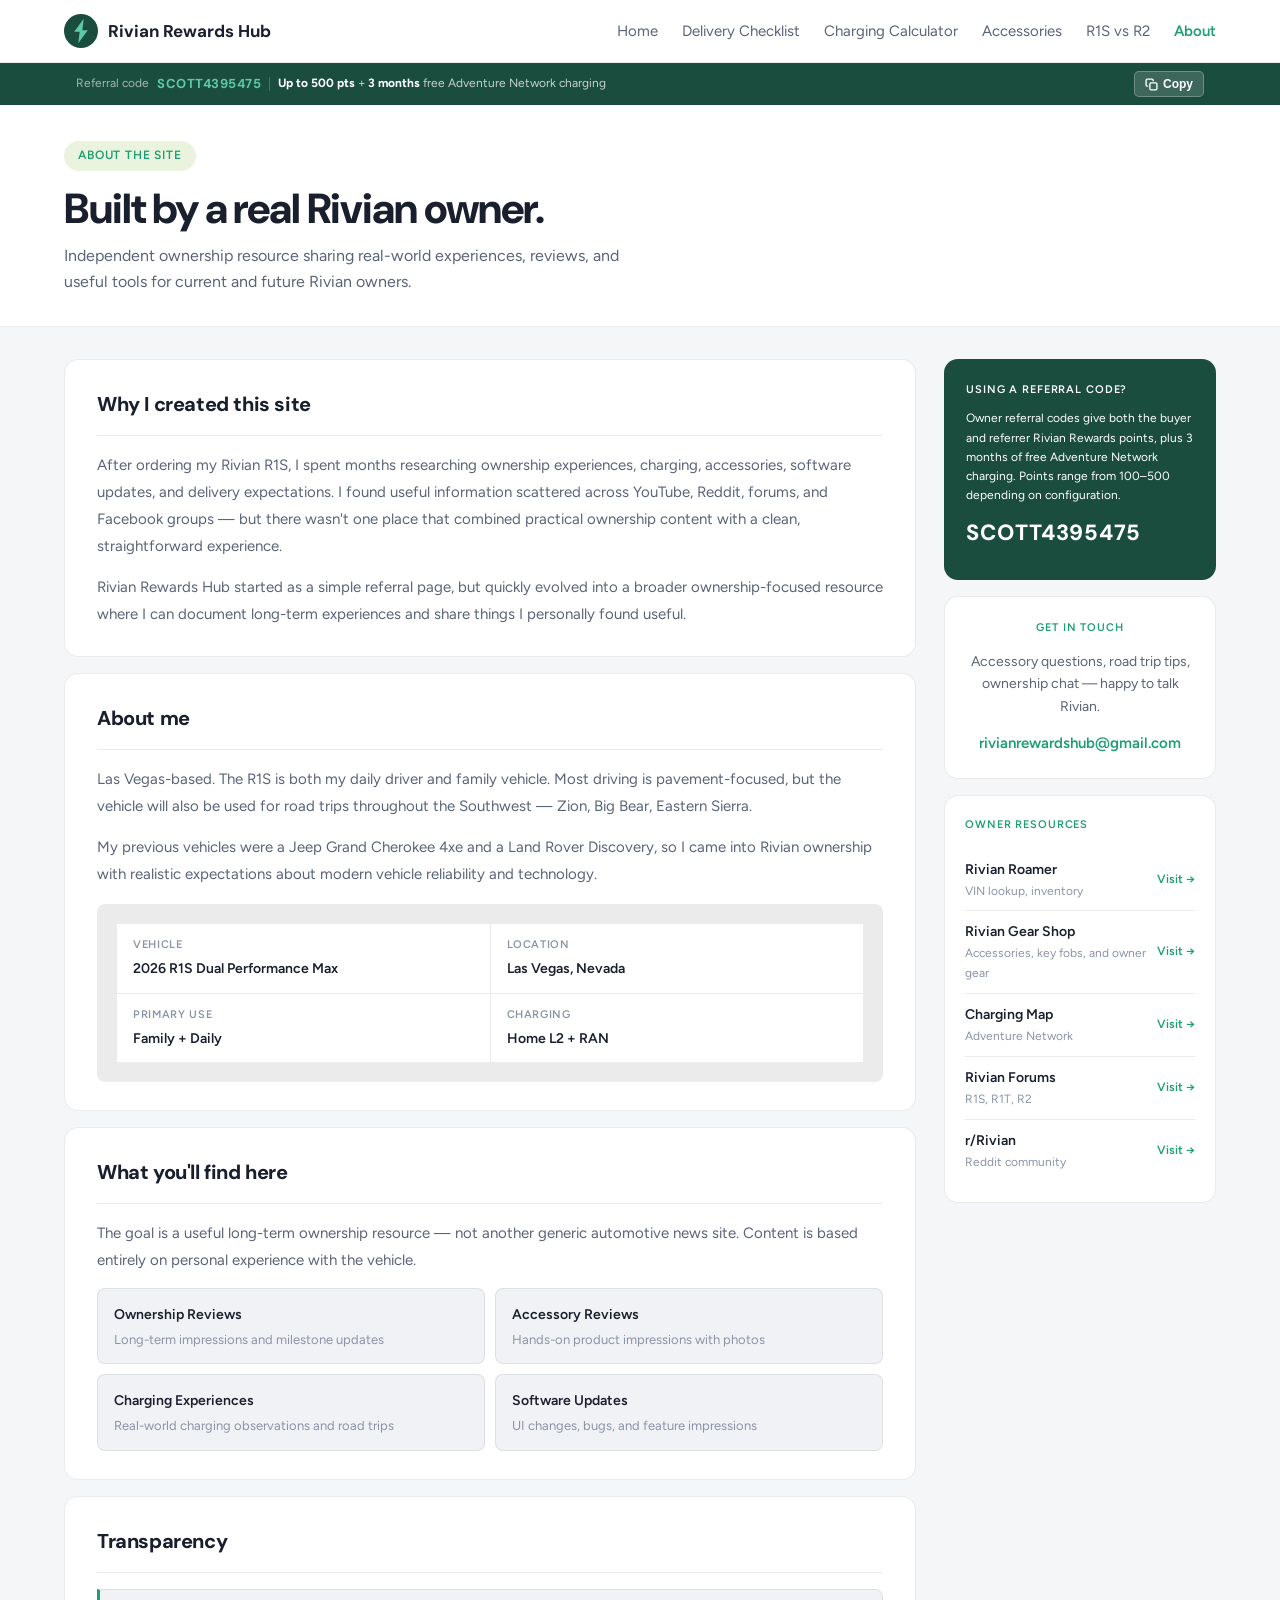
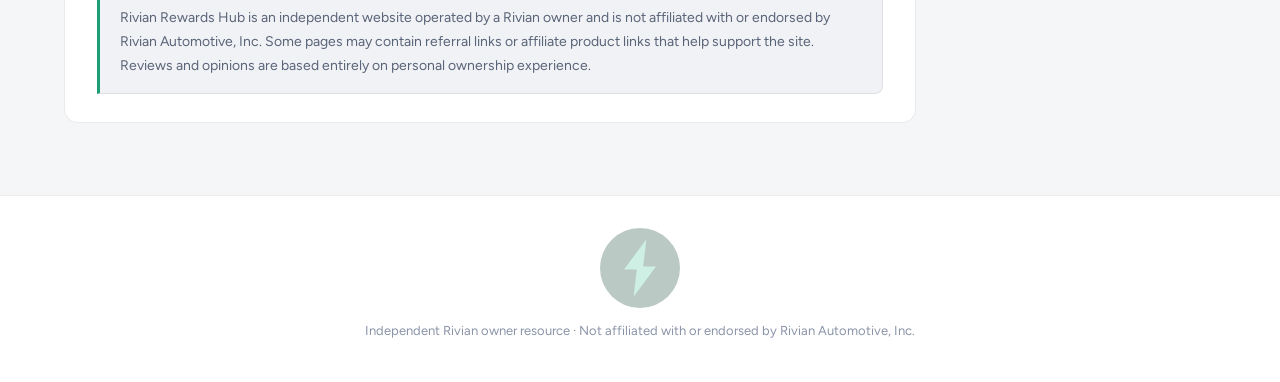
==== about/index.html @ bcc4acd7 "Add Rivian Gear Shop to Owner Resources sidebar across all pages Co-Authored-By: Claude Sonnet 4.6 <" ====
<!DOCTYPE html>
<html lang="en">
<head>
  <meta charset="UTF-8"/>
  <meta name="viewport" content="width=device-width, initial-scale=1.0"/>
  <title>About the Owner | Rivian R1S Owner Resource</title>
  <meta name="description" content="Las Vegas-based Rivian R1S owner. Real-world reviews, accessory guides, and ownership resources — built around two years of daily driving."/>
  <link rel="canonical" href="https://www.rivianrewardshub.com/about/"/>
  <meta property="og:title" content="About the Owner | Rivian R1S Owner Resource"/>
  <meta property="og:description" content="Las Vegas-based Rivian R1S owner. Real-world reviews, accessory guides, and ownership resources — built around two years of daily driving."/>
  <meta property="og:url" content="https://www.rivianrewardshub.com/about/" />
  <meta property="og:image" content="https://www.rivianrewardshub.com/r1s.jpg"/>
  <meta property="og:type" content="website"/>

  <script async src="https://www.googletagmanager.com/gtag/js?id=G-SB8DBC8NBQ"></script>
  <script>
    window.dataLayer = window.dataLayer || [];
    function gtag(){dataLayer.push(arguments);}
    gtag('js', new Date());
    gtag('config', 'G-SB8DBC8NBQ');
  </script>

  <link rel="icon" type="image/svg+xml" href="/images/logo.svg">
  <link rel="preconnect" href="https://fonts.googleapis.com">
  <link rel="preconnect" href="https://fonts.gstatic.com" crossorigin>
  <link href="https://fonts.googleapis.com/css2?family=DM+Sans:wght@600;700;800&family=Figtree:wght@400;500;600&display=swap" rel="stylesheet">
  <link rel="stylesheet" href="/shared.css">
  <script defer src="https://static.cloudflareinsights.com/beacon.min.js" data-cf-beacon='{"token": "aabd2c264abb41589ccfd2223c79ae42"}'></script>

  <style>
    .about-layout {
      display: grid;
      grid-template-columns: 1fr 272px;
      gap: 28px;
      align-items: start;
      padding: 32px 0 56px;
    }

    @media (max-width: 860px) {
      .about-layout { grid-template-columns: 1fr; }
    }

    .about-section {
      background: var(--bg-card);
      border: 1px solid var(--border);
      border-radius: var(--radius);
      padding: 28px 32px;
      margin-bottom: 16px;
    }

    .about-section h2 {
      font-family: 'DM Sans', sans-serif;
      font-size: 20px;
      font-weight: 800;
      color: var(--text);
      letter-spacing: -0.02em;
      margin-bottom: 16px;
      padding-bottom: 14px;
      border-bottom: 1px solid var(--border);
    }

    .about-section p {
      font-size: 15px;
      color: var(--text-muted);
      line-height: 1.8;
      margin-bottom: 14px;
    }

    .about-section p:last-child { margin-bottom: 0; }

    /* ─── OWNER CARD ─── */
    .owner-card {
      border-radius: var(--radius-sm);
      padding: 20px;
      margin-top: 16px;
      display: grid;
      grid-template-columns: 1fr 1fr;
      gap: 1px;
      background: var(--border);
      overflow: hidden;
    }

    .owner-stat {
      background: var(--bg-card);
      padding: 12px 16px;
    }

    .owner-stat-label { font-size: 11px; color: var(--text-dim); font-weight: 600; text-transform: uppercase; letter-spacing: 0.06em; margin-bottom: 3px; }
    .owner-stat-value { font-size: 14px; color: var(--text); font-weight: 600; }

    /* ─── CONTENT GRID ─── */
    .content-grid {
      display: grid;
      grid-template-columns: 1fr 1fr;
      gap: 10px;
      margin-top: 4px;
    }

    .content-item {
      background: var(--bg-secondary);
      border: 1px solid var(--border);
      border-radius: var(--radius-sm);
      padding: 14px 16px;
    }

    .content-item-title {
      font-size: 14px;
      font-weight: 600;
      color: var(--text);
      margin-bottom: 4px;
    }

    .content-item-desc { font-size: 13px; color: var(--text-dim); line-height: 1.5; }

    /* ─── TRANSPARENCY NOTE ─── */
    .transparency {
      background: var(--bg-secondary);
      border: 1px solid var(--border);
      border-left: 3px solid var(--green);
      border-radius: 0 var(--radius-sm) var(--radius-sm) 0;
      padding: 16px 20px;
      margin-top: 4px;
    }

    .transparency p {
      font-size: 14px;
      color: var(--text-muted);
      line-height: 1.7;
      margin: 0 !important;
    }

    /* ─── SIDEBAR ─── */
    .about-sidebar { display: flex; flex-direction: column; gap: 16px; position: sticky; top: 80px; }

    .contact-card {
      background: var(--bg-card);
      border: 1px solid var(--border);
      border-radius: var(--radius);
      padding: 22px;
      text-align: center;
    }

    .contact-card p { font-size: 14px; color: var(--text-muted); margin-bottom: 12px; line-height: 1.6; }
    .contact-link { color: var(--green); text-decoration: none; font-size: 15px; font-weight: 600; }
    .contact-link:hover { text-decoration: underline; }

    @media (max-width: 560px) {
      .content-grid { grid-template-columns: 1fr; }
      .owner-card { grid-template-columns: 1fr; }
      .about-section { padding: 20px; }
    }
  </style>
</head>
<body>

  <div id="site-nav"></div>

  <div class="referral-strip">
    <div class="strip-inner" style="justify-content:center;max-width:1160px;margin:0 auto;">
      <span class="strip-label">Referral code</span>
      <span class="strip-code" onclick="stripCopyCode()" style="cursor:pointer;">SCOTT4395475</span>
      <span class="strip-divider"></span>
      <span class="strip-perks"><strong>Up to 500 pts</strong> + <strong>3 months</strong> free Adventure Network charging</span>
      <button class="strip-btn" onclick="stripCopyCode()">
        <svg width="13" height="13" viewBox="0 0 24 24" fill="none" stroke="currentColor" stroke-width="2.5" stroke-linecap="round" stroke-linejoin="round"><rect x="9" y="9" width="13" height="13" rx="2"/><path d="M5 15H4a2 2 0 0 1-2-2V4a2 2 0 0 1 2-2h9a2 2 0 0 1 2 2v1"/></svg>
        Copy
      </button>
      <span class="strip-copied" id="stripCopied">✓ Copied!</span>
    </div>
  </div>

  <div class="page-header">
    <div class="container">
      <div class="page-eyebrow">About the site</div>
      <h1 class="page-title">Built by a real Rivian owner.</h1>
      <p class="page-sub">Independent ownership resource sharing real-world experiences, reviews, and useful tools for current and future Rivian owners.</p>
    </div>
  </div>

  <div class="container">
    <div class="about-layout">

      <div>

        <div class="about-section">
          <h2>Why I created this site</h2>
          <p>After ordering my Rivian R1S, I spent months researching ownership experiences, charging, accessories, software updates, and delivery expectations. I found useful information scattered across YouTube, Reddit, forums, and Facebook groups — but there wasn't one place that combined practical ownership content with a clean, straightforward experience.</p>
          <p>Rivian Rewards Hub started as a simple referral page, but quickly evolved into a broader ownership-focused resource where I can document long-term experiences and share things I personally found useful.</p>
        </div>

        <div class="about-section">
          <h2>About me</h2>
          <p>Las Vegas-based. The R1S is both my daily driver and family vehicle. Most driving is pavement-focused, but the vehicle will also be used for road trips throughout the Southwest — Zion, Big Bear, Eastern Sierra.</p>
          <p>My previous vehicles were a Jeep Grand Cherokee 4xe and a Land Rover Discovery, so I came into Rivian ownership with realistic expectations about modern vehicle reliability and technology.</p>
          <div class="owner-card">
            <div class="owner-stat"><div class="owner-stat-label">Vehicle</div><div class="owner-stat-value">2026 R1S Dual Performance Max</div></div>
            <div class="owner-stat"><div class="owner-stat-label">Location</div><div class="owner-stat-value">Las Vegas, Nevada</div></div>
            <div class="owner-stat"><div class="owner-stat-label">Primary use</div><div class="owner-stat-value">Family + Daily</div></div>
            <div class="owner-stat"><div class="owner-stat-label">Charging</div><div class="owner-stat-value">Home L2 + RAN</div></div>
          </div>
        </div>

        <div class="about-section">
          <h2>What you'll find here</h2>
          <p>The goal is a useful long-term ownership resource — not another generic automotive news site. Content is based entirely on personal experience with the vehicle.</p>
          <div class="content-grid">
            <div class="content-item">
              <div class="content-item-title">Ownership Reviews</div>
              <div class="content-item-desc">Long-term impressions and milestone updates</div>
            </div>
            <div class="content-item">
              <div class="content-item-title">Accessory Reviews</div>
              <div class="content-item-desc">Hands-on product impressions with photos</div>
            </div>
            <div class="content-item">
              <div class="content-item-title">Charging Experiences</div>
              <div class="content-item-desc">Real-world charging observations and road trips</div>
            </div>
            <div class="content-item">
              <div class="content-item-title">Software Updates</div>
              <div class="content-item-desc">UI changes, bugs, and feature impressions</div>
            </div>
          </div>
        </div>

        <div class="about-section">
          <h2>Transparency</h2>
          <div class="transparency">
            <p>Rivian Rewards Hub is an independent website operated by a Rivian owner and is not affiliated with or endorsed by Rivian Automotive, Inc. Some pages may contain referral links or affiliate product links that help support the site. Reviews and opinions are based entirely on personal ownership experience.</p>
          </div>
        </div>

      </div>

      <!-- SIDEBAR -->
      <div class="about-sidebar">

        <div class="sidebar-referral">
  <div class="sidebar-referral-label">Using a referral code?</div>
  <p style="font-size:12px; color:#ffffff; line-height:1.6; margin-bottom:10px;">Owner referral codes give both the buyer and referrer Rivian Rewards points, plus 3 months of free Adventure Network charging. Points range from 100–500 depending on configuration.</p>
  <div class="sidebar-referral-code">SCOTT4395475</div>
</div>

        <div class="contact-card">
          <div class="section-label" style="justify-content:center;">Get in touch</div>
          <p>Accessory questions, road trip tips, ownership chat — happy to talk Rivian.</p>
          <a href="mailto:rivianrewardshub@gmail.com" class="contact-link">rivianrewardshub@gmail.com</a>
        </div>

        <div class="card" style="padding:20px;">
          <div class="section-label">Owner resources</div>
          <div class="resource-row">
            <div><div class="resource-name">Rivian Roamer</div><div class="resource-desc">VIN lookup, inventory</div></div>
            <a href="https://rivianroamer.com" target="_blank" rel="noopener noreferrer" class="resource-link">Visit</a>
          </div>
          <div class="resource-row">
            <div><div class="resource-name">Rivian Gear Shop</div><div class="resource-desc">Accessories, key fobs, and owner gear</div></div>
            <a href="https://rivian.com/gear-shop" target="_blank" rel="noopener noreferrer" class="resource-link">Visit</a>
          </div>
          <div class="resource-row">
            <div><div class="resource-name">Charging Map</div><div class="resource-desc">Adventure Network</div></div>
            <a href="https://rivian.com/experience/charging#map" target="_blank" rel="noopener noreferrer" class="resource-link">Visit</a>
          </div>
          <div class="resource-row">
            <div><div class="resource-name">Rivian Forums</div><div class="resource-desc">R1S, R1T, R2</div></div>
            <a href="https://www.rivianforums.com/forum/" target="_blank" rel="noopener noreferrer" class="resource-link">Visit</a>
          </div>
          <div class="resource-row">
            <div><div class="resource-name">r/Rivian</div><div class="resource-desc">Reddit community</div></div>
            <a href="https://www.reddit.com/r/Rivian/" target="_blank" rel="noopener noreferrer" class="resource-link">Visit</a>
          </div>
        </div>

      </div>
    </div>
  </div>

  <footer>
    <div class="container">
      <img src="/images/logo.svg" alt="Rivian Rewards Hub">
      Independent Rivian owner resource · Not affiliated with or endorsed by Rivian Automotive, Inc.
    </div>
  </footer>

<script src="/nav-init.js"></script>

  <script src="/shared.js"></script>

</body>
</html>
---- shared.css ----
/* ─── RIVIAN REWARDS HUB — SHARED STYLES ─── */

:root {
  --green: #1D9E75;
  --green-dark: #1b4d3e;
  --green-light: #5DCAA5;
  --green-pale: #EAF3DE;
  --gold: #BA7517;
  --bg: #f5f6f8;
  --bg-card: #ffffff;
  --bg-secondary: #f0f2f5;
  --border: rgba(0,0,0,0.08);
  --border-hover: rgba(0,0,0,0.15);
  --text: #1a1f2e;
  --text-muted: #5a6478;
  --text-dim: #8a94a8;
  --radius: 14px;
  --radius-sm: 8px;
}

*, *::before, *::after { box-sizing: border-box; margin: 0; padding: 0; }
html { scroll-behavior: smooth; }

body {
  font-family: 'Figtree', sans-serif;
  background: var(--bg);
  color: var(--text);
  line-height: 1.65;
  font-size: 16px;
  overflow-x: hidden;
}

/* ─── CONTAINER ─── */
.container {
  width: 90%;
  max-width: 1160px;
  margin: 0 auto;
}

/* ─── NAVIGATION ─── */
.top-nav {
  position: sticky;
  top: 0;
  z-index: 1000;
  backdrop-filter: blur(14px);
  background: rgba(255,255,255,0.92);
  border-bottom: 1px solid var(--border);
}

.nav-inner {
  display: flex;
  justify-content: space-between;
  align-items: center;
  padding: 14px 0;
}

.nav-brand {
  display: flex;
  align-items: center;
  gap: 10px;
  text-decoration: none;
  color: var(--text);
  font-family: 'DM Sans', sans-serif;
  font-weight: 700;
  font-size: 17px;
}

.nav-brand img { width: 34px; height: 34px; border-radius: 8px; }

.nav-links { display: flex; gap: 24px; }

.nav-links a {
  color: var(--text-muted);
  text-decoration: none;
  font-size: 15px;
  transition: color 0.2s ease;
}

.nav-links a:hover { color: var(--text); }
.nav-links a.active { color: var(--green); font-weight: 600; }

@media (max-width: 700px) {
  .nav-inner { flex-direction: column; gap: 14px; }
}

/* ── REFERRAL STRIP ── */
.referral-strip { background: var(--green-dark); color: #fff; font-size: 13px; }

.strip-inner {
  display: flex;
  align-items: center;
  gap: 8px;
  padding: 8px 16px;
  flex-wrap: nowrap;
  overflow: hidden;
}

.strip-label  { color: rgba(255,255,255,.6); white-space: nowrap; font-size: 12px; }
.strip-code   { font-family: 'DM Sans', sans-serif; font-weight: 700; color: var(--green-light); white-space: nowrap; letter-spacing: .04em; }
.strip-divider { width: 1px; height: 14px; background: rgba(255,255,255,.2); flex-shrink: 0; }
.strip-perks  { color: rgba(255,255,255,.75); white-space: nowrap; overflow: hidden; text-overflow: ellipsis; flex: 1; min-width: 0; font-size: 12px; }
.strip-perks strong { color: #fff; }

.strip-btn {
  display: flex;
  align-items: center;
  gap: 5px;
  background: rgba(255,255,255,.15);
  border: 1px solid rgba(255,255,255,.25);
  color: #fff;
  font-size: 12px;
  font-weight: 600;
  padding: 5px 10px;
  border-radius: 5px;
  cursor: pointer;
  white-space: nowrap;
  flex-shrink: 0;
  transition: background .15s;
}
.strip-btn:hover { background: rgba(255,255,255,.25); }
.strip-copied { display: none; font-size: 12px; color: var(--green-light); white-space: nowrap; flex-shrink: 0; }

/* Hide perks text on very small screens — strip stays one line */
@media (max-width: 480px) {
  .strip-perks, .strip-divider { display: none; }
  .strip-inner { gap: 6px; }
}

/* ─── PAGE HEADER ─── */
.page-header {
  background: var(--bg-card);
  border-bottom: 1px solid var(--border);
  padding: 36px 0 32px;
}

.page-eyebrow {
  display: inline-flex;
  align-items: center;
  gap: 7px;
  background: var(--green-pale);
  color: var(--green);
  font-size: 12px;
  font-weight: 600;
  letter-spacing: 0.07em;
  text-transform: uppercase;
  padding: 5px 14px;
  border-radius: 999px;
  margin-bottom: 14px;
}

.page-title {
  font-family: 'DM Sans', sans-serif;
  font-size: clamp(26px, 4vw, 42px);
  font-weight: 800;
  color: var(--text);
  line-height: 1.15;
  margin-bottom: 10px;
  letter-spacing: -0.025em;
}

.page-sub {
  color: var(--text-muted);
  font-size: 16px;
  max-width: 600px;
  line-height: 1.6;
}

/* ─── SECTION LABEL ─── */
.section-label {
  display: flex;
  align-items: center;
  gap: 6px;
  font-size: 11px;
  font-weight: 600;
  color: var(--green);
  text-transform: uppercase;
  letter-spacing: 0.08em;
  margin-bottom: 14px;
}

/* ─── CARD ─── */
.card {
  background: var(--bg-card);
  border: 1px solid var(--border);
  border-radius: var(--radius);
  padding: 24px;
}

/* ─── LINK BUTTON ─── */
.link-btn {
  display: inline-flex;
  align-items: center;
  gap: 6px;
  color: var(--green);
  font-size: 14px;
  font-weight: 600;
  text-decoration: none;
  border: none;
  background: none;
  cursor: pointer;
  padding: 0;
  transition: gap 0.2s ease;
}

.link-btn:hover { gap: 10px; }
.link-btn::after { content: '→'; }

/* ─── CTA BUTTON ─── */
.cta-btn {
  display: inline-flex;
  align-items: center;
  justify-content: center;
  gap: 8px;
  background: var(--green);
  color: #fff;
  border: none;
  padding: 11px 24px;
  border-radius: var(--radius-sm);
  font-family: 'Figtree', sans-serif;
  font-size: 14px;
  font-weight: 600;
  cursor: pointer;
  text-decoration: none;
  transition: background 0.2s ease, transform 0.2s ease;
}

.cta-btn:hover { background: #18b882; transform: translateY(-1px); }
.cta-btn.full { width: 100%; }

/* ─── TAG ─── */
.tag {
  background: var(--bg-secondary);
  border: 1px solid var(--border);
  border-radius: 4px;
  padding: 2px 8px;
  font-size: 11px;
  color: var(--text-muted);
  font-weight: 600;
}

.tag.green { background: var(--green-pale); color: var(--green); border-color: rgba(29,158,117,0.2); }
.tag.gold { background: #fef3e2; color: var(--gold); border-color: rgba(186,117,23,0.2); }

/* ─── DIVIDER ─── */
.divider { border: none; border-top: 1px solid var(--border); margin: 0; }

/* ─── FOOTER ─── */
footer {
  padding: 32px 0 40px;
  text-align: center;
  color: var(--text-dim);
  font-size: 13px;
  line-height: 1.65;
  border-top: 1px solid var(--border);
  background: var(--bg-card);
}

footer img { width: 80px; opacity: 0.3; display: block; margin: 0 auto 12px; }

/* ─── SIDEBAR REFERRAL CARD ─── */
.sidebar-referral {
  background: var(--green-dark);
  border-radius: var(--radius);
  padding: 22px;
  color: #fff;
}

.sidebar-referral-label {
  font-size: 11px;
  font-weight: 600;
  color: #ffffff;
  text-transform: uppercase;
  letter-spacing: 0.08em;
  margin-bottom: 10px;
}

.sidebar-referral p { color: #ffffff; }

.sidebar-referral-code {
  font-family: 'DM Sans', sans-serif;
  font-size: 22px;
  font-weight: 800;
  letter-spacing: 0.04em;
  margin-bottom: 6px;
}

.sidebar-referral-perks {
  font-size: 13px;
  color: #9FE1CB;
  margin-bottom: 16px;
  line-height: 1.6;
}

.sidebar-referral-perks strong { color: #fff; }

.sidebar-referral-btn {
  display: flex;
  align-items: center;
  justify-content: center;
  gap: 6px;
  width: 100%;
  background: var(--green-light);
  color: #0a2e22;
  border: none;
  padding: 10px 0;
  border-radius: var(--radius-sm);
  font-family: 'Figtree', sans-serif;
  font-size: 13px;
  font-weight: 600;
  cursor: pointer;
  transition: background 0.2s ease;
  text-decoration: none;
}

.sidebar-referral-btn:hover { background: #7de0bb; }

/* ─── RESOURCE ROWS ─── */
.resource-row {
  display: flex;
  align-items: center;
  justify-content: space-between;
  padding: 9px 0;
  border-bottom: 1px solid var(--border);
}

.resource-row:last-child { border-bottom: none; }
.resource-name { font-size: 14px; font-weight: 600; color: var(--text); margin-bottom: 1px; }
.resource-desc { font-size: 12px; color: var(--text-dim); }

.resource-link {
  font-size: 12px;
  color: var(--green);
  text-decoration: none;
  font-weight: 600;
  display: inline-flex;
  align-items: center;
  gap: 3px;
  flex-shrink: 0;
  transition: gap 0.2s ease;
}

.resource-link:hover { gap: 6px; }
.resource-link::after { content: '→'; }

/* ─── SHARED NAV LOAD SCRIPT (inline in each page) ─── */
/* Usage: include nav-loader.js or inline the fetch call */
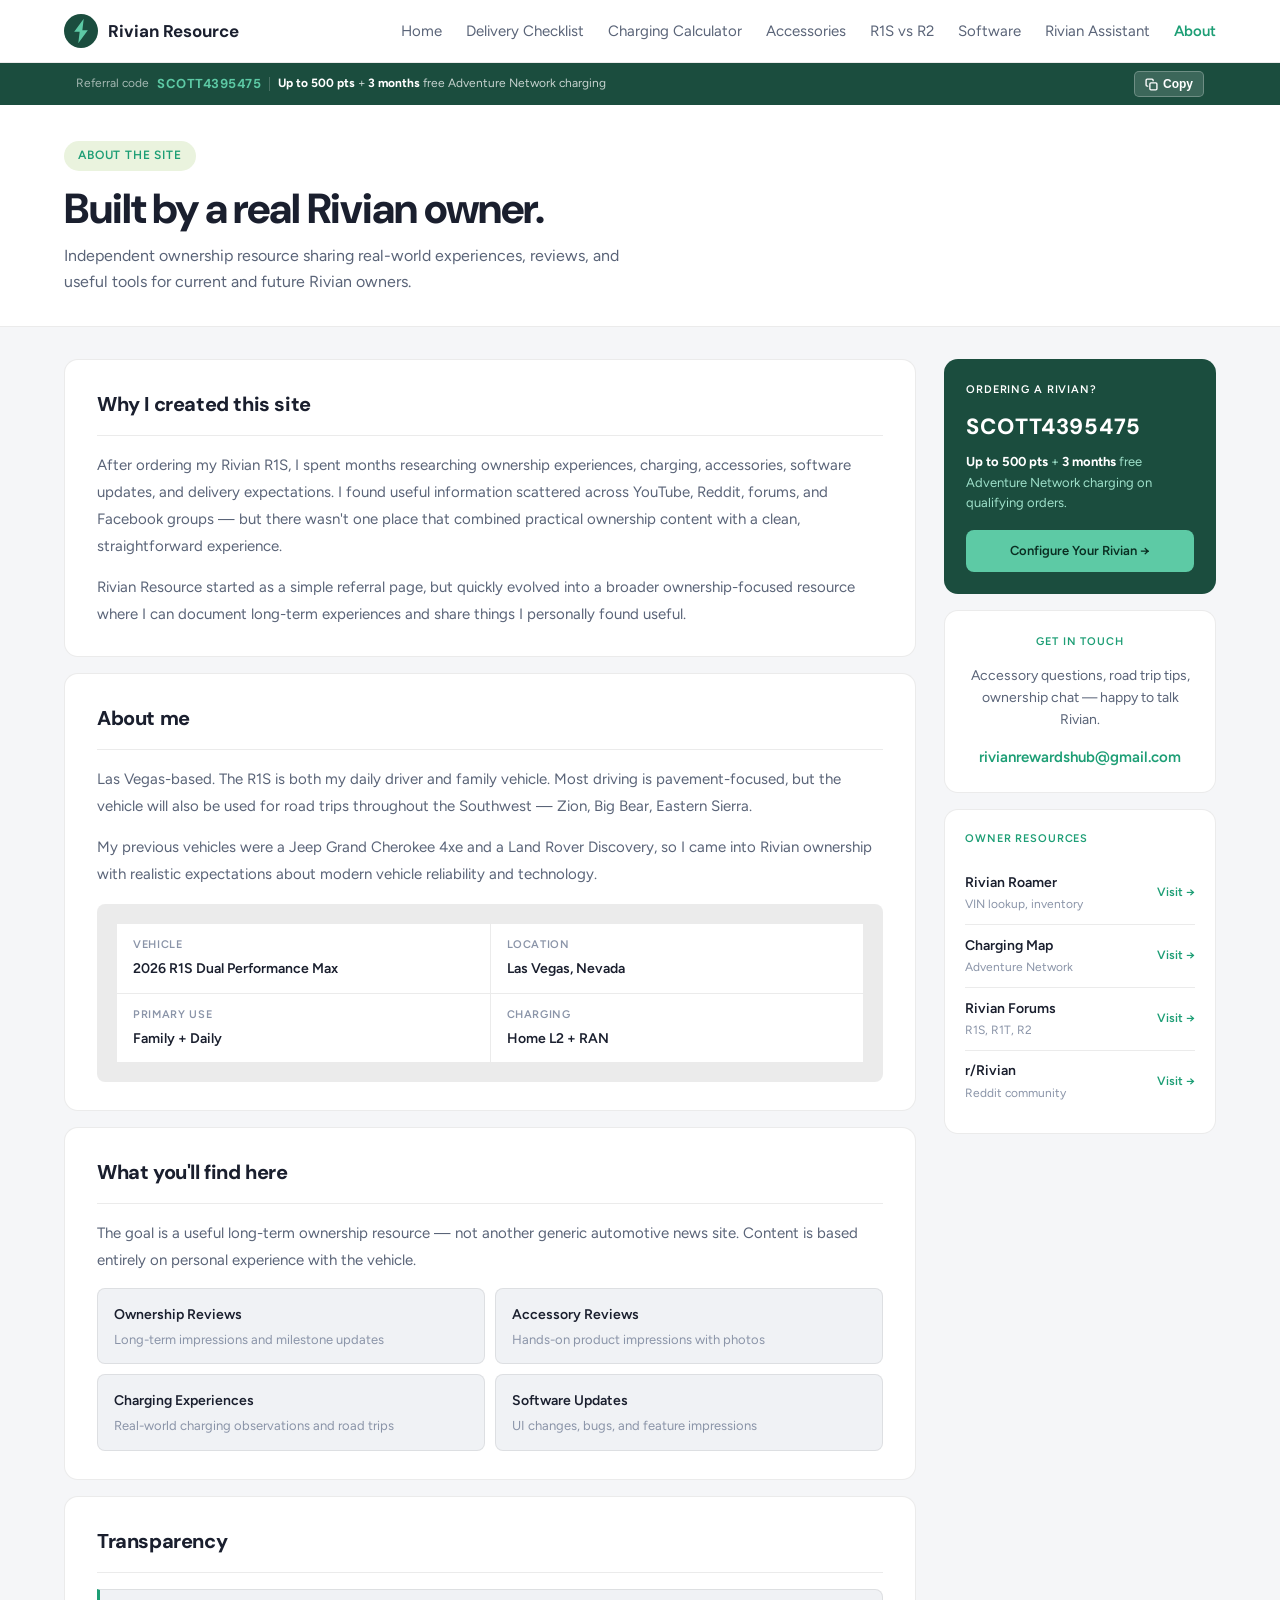
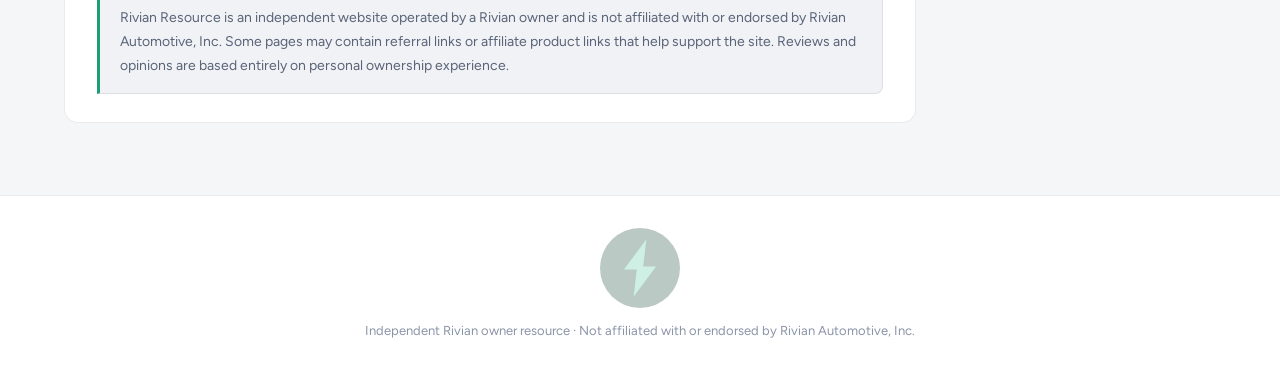
==== commit 5b732017: "Domain migration to rivianresource.com Co-Authored-By: Claude Sonnet 4.6 <noreply@anthropic.com>" ====
--- a/about/index.html
+++ b/about/index.html
@@ -3,13 +3,11 @@
 <head>
   <meta charset="UTF-8"/>
   <meta name="viewport" content="width=device-width, initial-scale=1.0"/>
-  <title>About the Owner | Rivian R1S Owner Resource</title>
-  <meta name="description" content="Las Vegas-based Rivian R1S owner. Real-world reviews, accessory guides, and ownership resources — built around two years of daily driving."/>
-  <link rel="canonical" href="https://www.rivianrewardshub.com/about/"/>
-  <meta property="og:title" content="About the Owner | Rivian R1S Owner Resource"/>
-  <meta property="og:description" content="Las Vegas-based Rivian R1S owner. Real-world reviews, accessory guides, and ownership resources — built around two years of daily driving."/>
-  <meta property="og:url" content="https://www.rivianrewardshub.com/about/" />
-  <meta property="og:image" content="https://www.rivianrewardshub.com/r1s.jpg"/>
+  <title>About | Rivian Resource</title>
+  <meta name="description" content="About the owner behind Rivian Resource — Rivian ownership experience, why the site was created, and long-term R1S ownership impressions."/>
+  <link rel="canonical" href="https://www.rivianresource.com/about/"/>
+  <meta property="og:title" content="About Rivian Resource"/>
+  <meta property="og:image" content="https://www.rivianresource.com/r1s.jpg"/>
   <meta property="og:type" content="website"/>
 
   <script async src="https://www.googletagmanager.com/gtag/js?id=G-SB8DBC8NBQ"></script>
@@ -20,7 +18,7 @@
     gtag('config', 'G-SB8DBC8NBQ');
   </script>
 
-  <link rel="icon" type="image/svg+xml" href="/images/logo.svg">
+  <link rel="icon" type="image/png" href="/images/logo.svg">
   <link rel="preconnect" href="https://fonts.googleapis.com">
   <link rel="preconnect" href="https://fonts.gstatic.com" crossorigin>
   <link href="https://fonts.googleapis.com/css2?family=DM+Sans:wght@600;700;800&family=Figtree:wght@400;500;600&display=swap" rel="stylesheet">
@@ -70,6 +68,7 @@
 
     /* ─── OWNER CARD ─── */
     .owner-card {
+      background: var(--bg-secondary);
       border-radius: var(--radius-sm);
       padding: 20px;
       margin-top: 16px;
@@ -77,6 +76,7 @@
       grid-template-columns: 1fr 1fr;
       gap: 1px;
       background: var(--border);
+      border-radius: var(--radius-sm);
       overflow: hidden;
     }
 
@@ -158,7 +158,7 @@
   <div class="referral-strip">
     <div class="strip-inner" style="justify-content:center;max-width:1160px;margin:0 auto;">
       <span class="strip-label">Referral code</span>
-      <span class="strip-code" onclick="stripCopyCode()" style="cursor:pointer;">SCOTT4395475</span>
+      <span class="strip-code">SCOTT4395475</span>
       <span class="strip-divider"></span>
       <span class="strip-perks"><strong>Up to 500 pts</strong> + <strong>3 months</strong> free Adventure Network charging</span>
       <button class="strip-btn" onclick="stripCopyCode()">
@@ -185,7 +185,7 @@
         <div class="about-section">
           <h2>Why I created this site</h2>
           <p>After ordering my Rivian R1S, I spent months researching ownership experiences, charging, accessories, software updates, and delivery expectations. I found useful information scattered across YouTube, Reddit, forums, and Facebook groups — but there wasn't one place that combined practical ownership content with a clean, straightforward experience.</p>
-          <p>Rivian Rewards Hub started as a simple referral page, but quickly evolved into a broader ownership-focused resource where I can document long-term experiences and share things I personally found useful.</p>
+          <p>Rivian Resource started as a simple referral page, but quickly evolved into a broader ownership-focused resource where I can document long-term experiences and share things I personally found useful.</p>
         </div>
 
         <div class="about-section">
@@ -226,7 +226,7 @@
         <div class="about-section">
           <h2>Transparency</h2>
           <div class="transparency">
-            <p>Rivian Rewards Hub is an independent website operated by a Rivian owner and is not affiliated with or endorsed by Rivian Automotive, Inc. Some pages may contain referral links or affiliate product links that help support the site. Reviews and opinions are based entirely on personal ownership experience.</p>
+            <p>Rivian Resource is an independent website operated by a Rivian owner and is not affiliated with or endorsed by Rivian Automotive, Inc. Some pages may contain referral links or affiliate product links that help support the site. Reviews and opinions are based entirely on personal ownership experience.</p>
           </div>
         </div>
 
@@ -236,10 +236,13 @@
       <div class="about-sidebar">
 
         <div class="sidebar-referral">
-  <div class="sidebar-referral-label">Using a referral code?</div>
-  <p style="font-size:12px; color:#ffffff; line-height:1.6; margin-bottom:10px;">Owner referral codes give both the buyer and referrer Rivian Rewards points, plus 3 months of free Adventure Network charging. Points range from 100–500 depending on configuration.</p>
-  <div class="sidebar-referral-code">SCOTT4395475</div>
-</div>
+          <div class="sidebar-referral-label">Ordering a Rivian?</div>
+          <div class="sidebar-referral-code">SCOTT4395475</div>
+          <div class="sidebar-referral-perks"><strong>Up to 500 pts</strong> + <strong>3 months</strong> free Adventure Network charging on qualifying orders.</div>
+          <a href="https://rivian.com/configurations/list?reprCode=SCOTT4395475" target="_blank" rel="noopener noreferrer" class="sidebar-referral-btn" onclick="gtag('event','open_rivian_configurator')">
+            Configure Your Rivian →
+          </a>
+        </div>
 
         <div class="contact-card">
           <div class="section-label" style="justify-content:center;">Get in touch</div>
@@ -254,10 +257,6 @@
             <a href="https://rivianroamer.com" target="_blank" rel="noopener noreferrer" class="resource-link">Visit</a>
           </div>
           <div class="resource-row">
-            <div><div class="resource-name">Rivian Gear Shop</div><div class="resource-desc">Accessories, key fobs, and owner gear</div></div>
-            <a href="https://rivian.com/gear-shop" target="_blank" rel="noopener noreferrer" class="resource-link">Visit</a>
-          </div>
-          <div class="resource-row">
             <div><div class="resource-name">Charging Map</div><div class="resource-desc">Adventure Network</div></div>
             <a href="https://rivian.com/experience/charging#map" target="_blank" rel="noopener noreferrer" class="resource-link">Visit</a>
           </div>
@@ -277,14 +276,35 @@
 
   <footer>
     <div class="container">
-      <img src="/images/logo.svg" alt="Rivian Rewards Hub">
+      <img src="/images/logo.svg" alt="Rivian Resource">
       Independent Rivian owner resource · Not affiliated with or endorsed by Rivian Automotive, Inc.
     </div>
   </footer>
 
 <script src="/nav-init.js"></script>
 
-  <script src="/shared.js"></script>
+<script>
+
+    function stripCopyCode() {
+      gtag('event', 'copy_referral_code');
+      navigator.clipboard.writeText('SCOTT4395475').then(() => {
+        const el = document.getElementById('stripCopied');
+        el.style.display = 'inline';
+        setTimeout(() => {
+          window.open('https://rivian.com/configurations/list?reprCode=SCOTT4395475', '_blank');
+          setTimeout(() => { el.style.display = 'none'; }, 3000);
+        }, 600);
+      });
+    }
+  </script>
+
+  <script>
+    document.addEventListener('contextmenu', e => e.preventDefault());
+    document.addEventListener('dragstart', e => { if (e.target.tagName === 'IMG') e.preventDefault(); });
+    document.addEventListener('keydown', e => {
+      if ((e.ctrlKey || e.metaKey) && ['u','s','c','x'].includes(e.key.toLowerCase())) e.preventDefault();
+    });
+  </script>
 
 </body>
 </html>
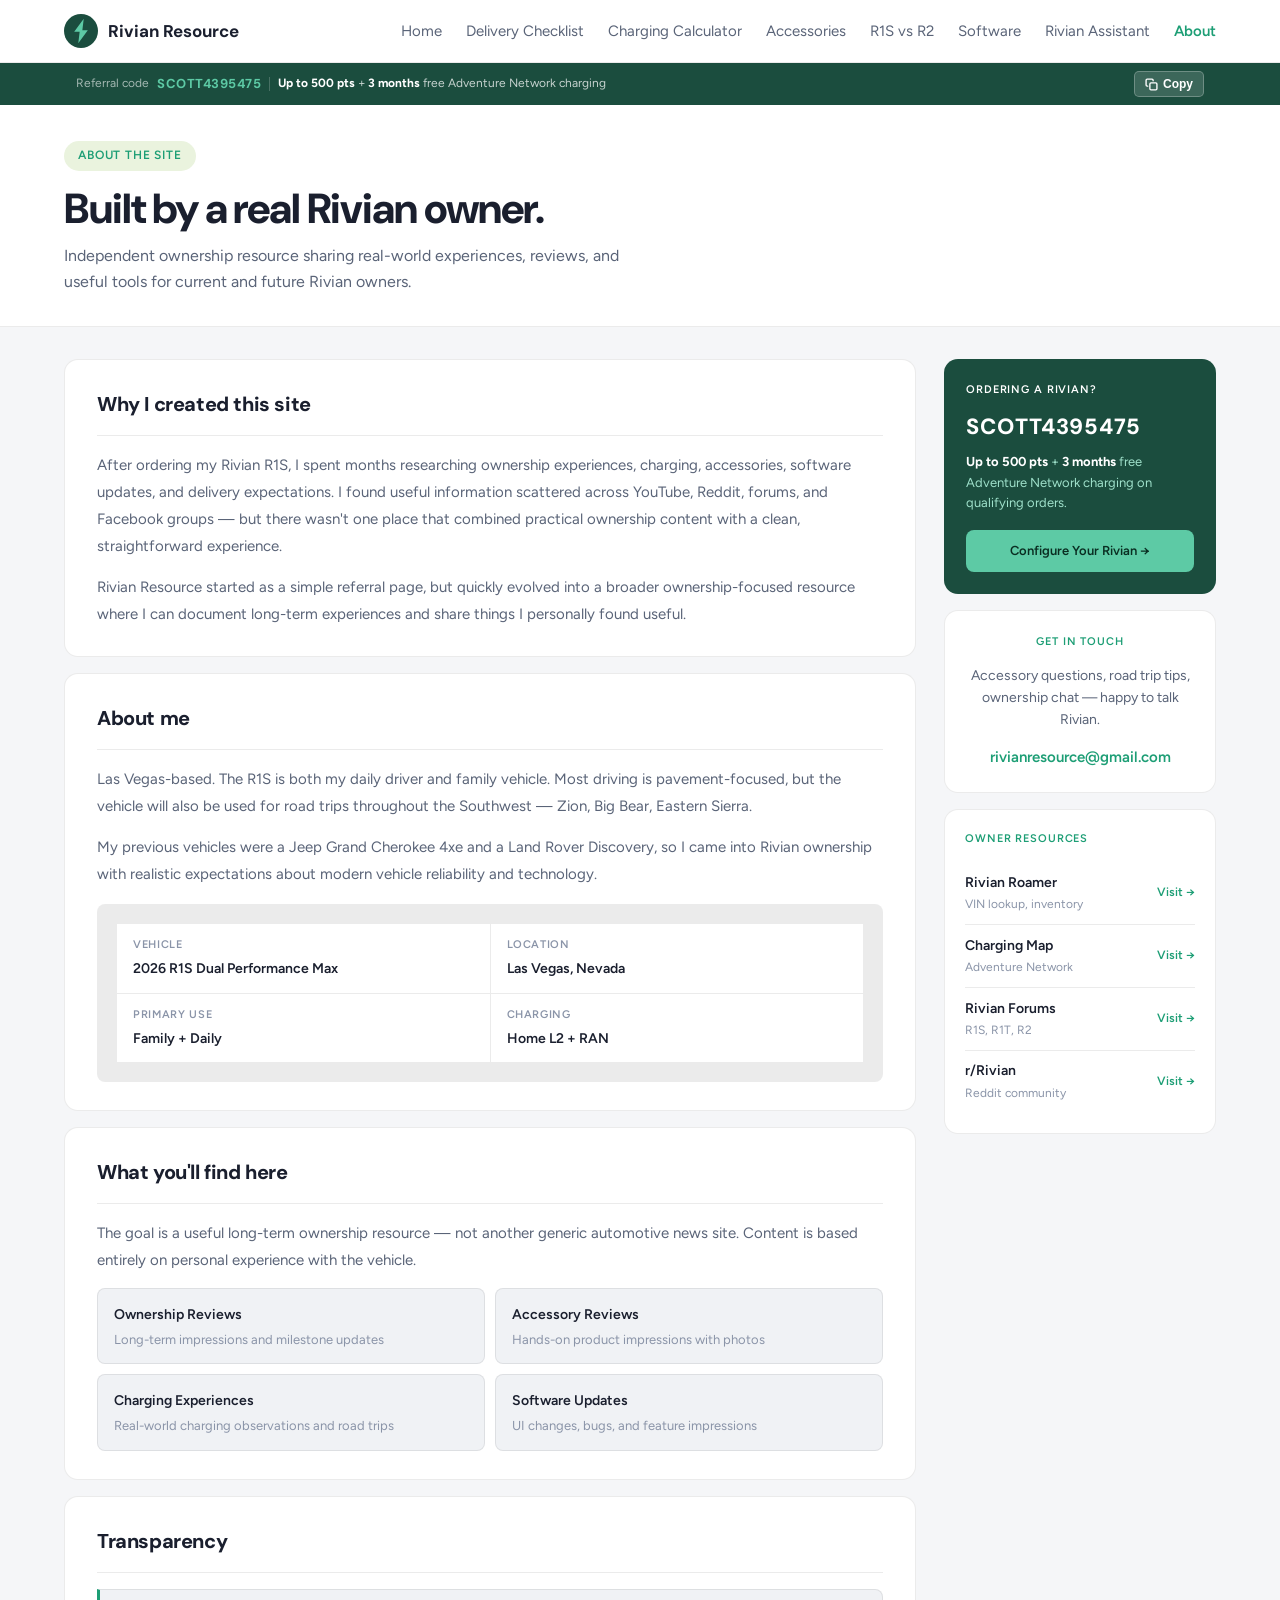
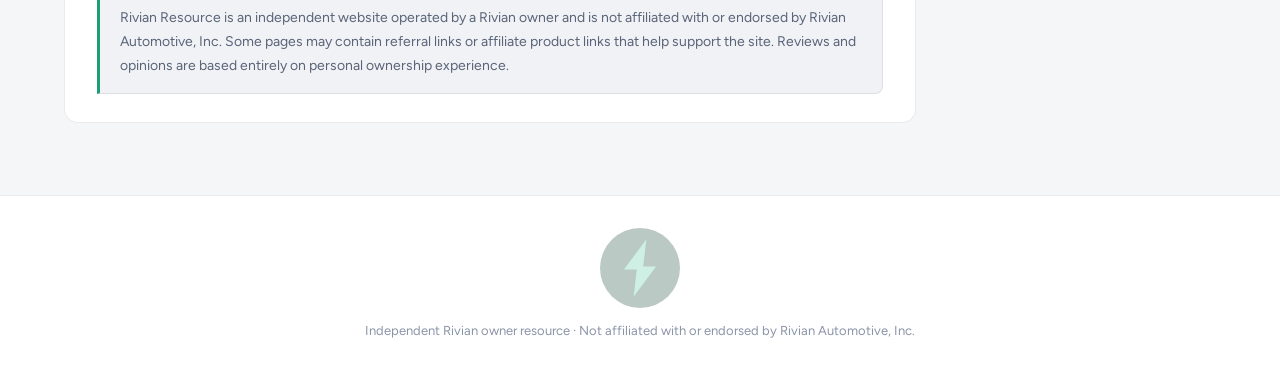
==== commit 377e6d01: "Rebrand to Rivian Resource and update domain references across all pages Co-Authored-By: Claude Sonn" ====
--- a/about/index.html
+++ b/about/index.html
@@ -247,7 +247,7 @@
         <div class="contact-card">
           <div class="section-label" style="justify-content:center;">Get in touch</div>
           <p>Accessory questions, road trip tips, ownership chat — happy to talk Rivian.</p>
-          <a href="mailto:rivianrewardshub@gmail.com" class="contact-link">rivianrewardshub@gmail.com</a>
+          <a href="mailto:rivianresource@gmail.com" class="contact-link">rivianresource@gmail.com</a>
         </div>
 
         <div class="card" style="padding:20px;">
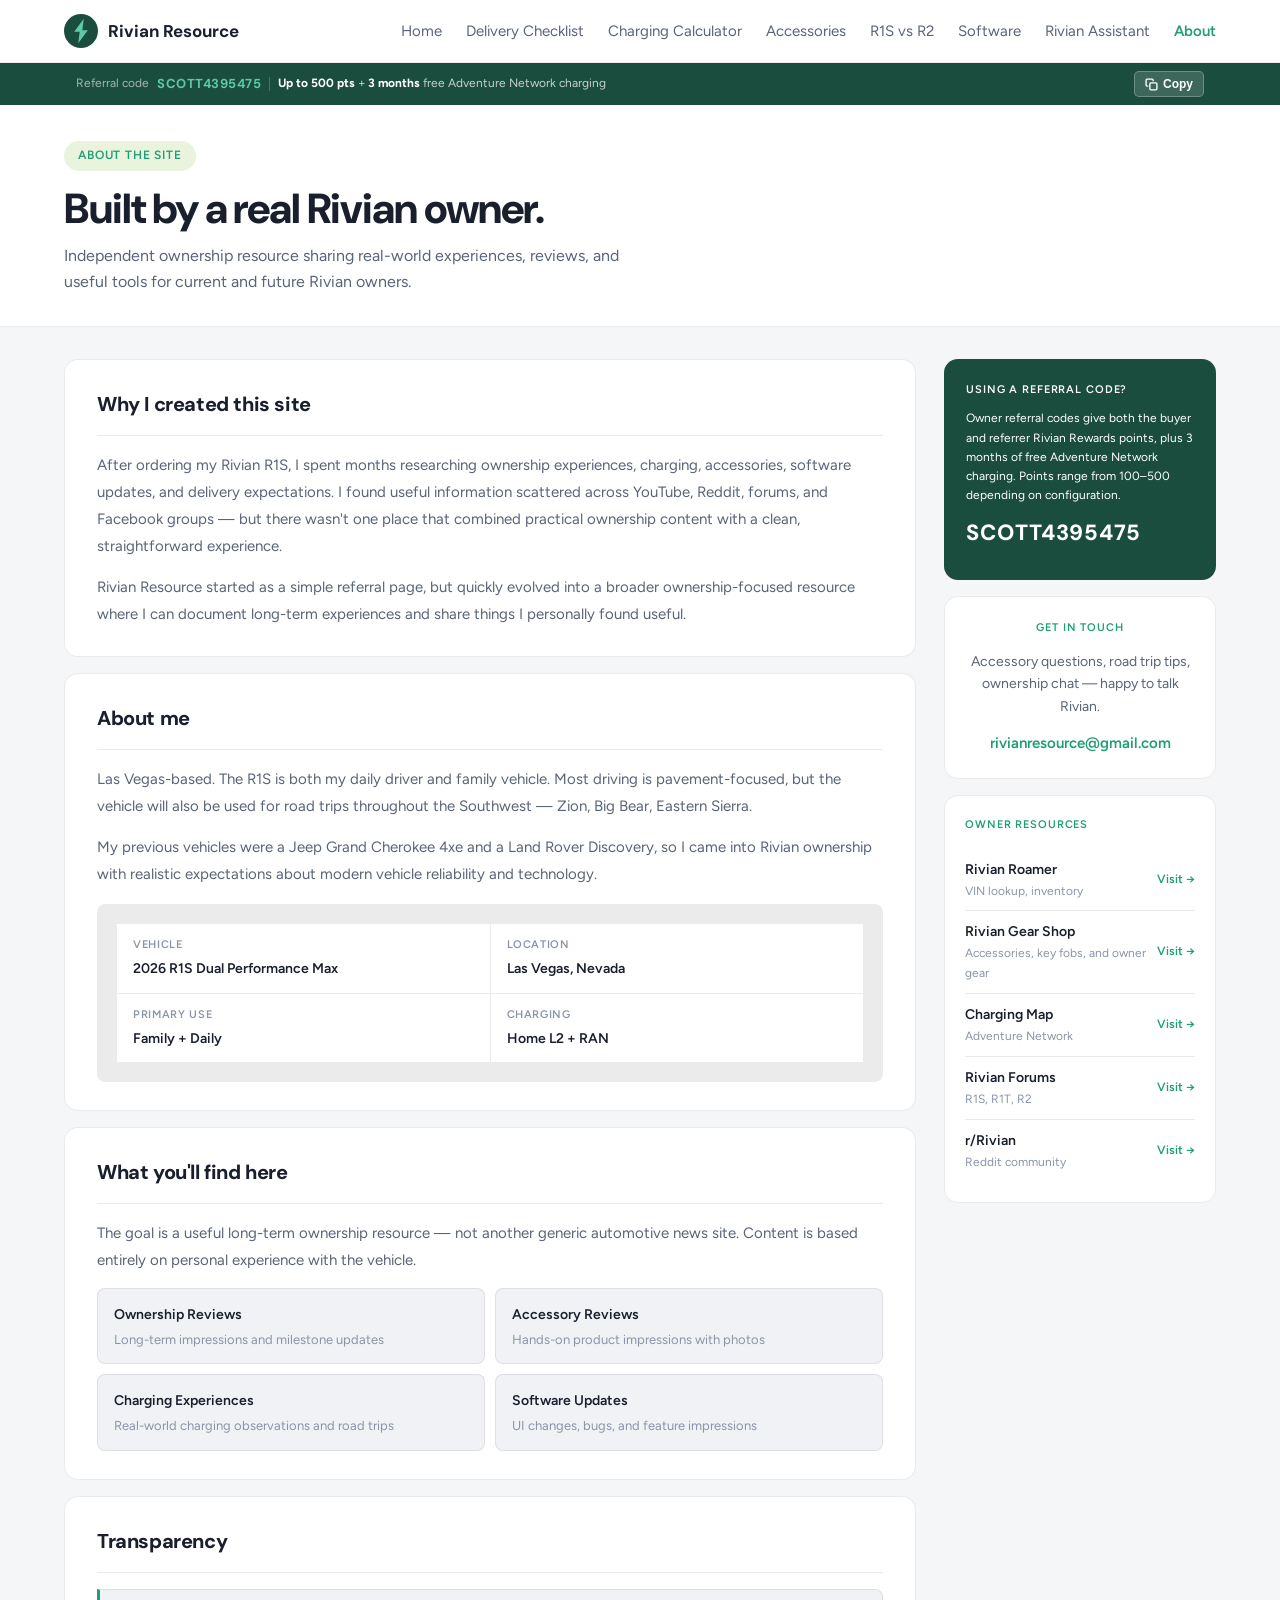
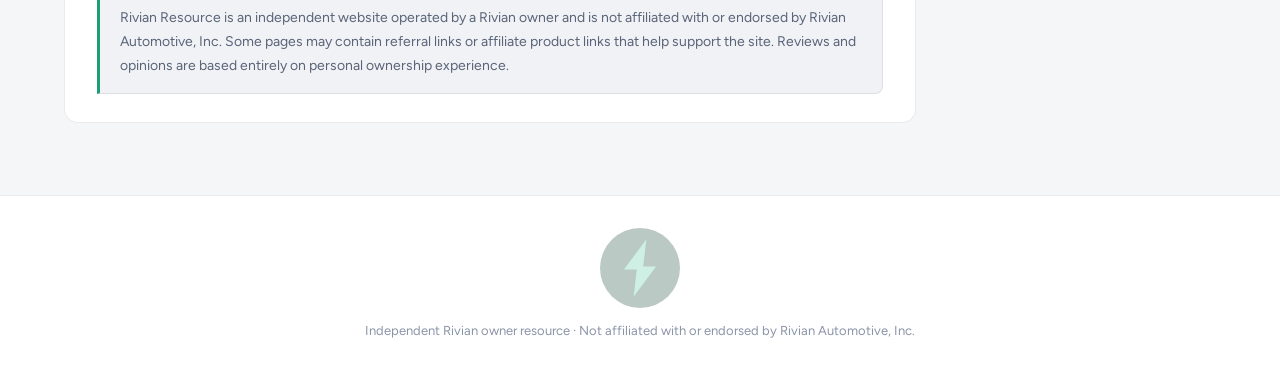
==== commit 0ac9e1cf: "Merge remote changes and resolve rebrand conflicts — rivianresource.com Co-Authored-By: Claude Sonne" ====
--- a/about/index.html
+++ b/about/index.html
@@ -3,10 +3,12 @@
 <head>
   <meta charset="UTF-8"/>
   <meta name="viewport" content="width=device-width, initial-scale=1.0"/>
-  <title>About | Rivian Resource</title>
-  <meta name="description" content="About the owner behind Rivian Resource — Rivian ownership experience, why the site was created, and long-term R1S ownership impressions."/>
+  <title>About the Owner | Rivian R1S Owner Resource</title>
+  <meta name="description" content="Las Vegas-based Rivian R1S owner. Real-world reviews, accessory guides, and ownership resources — built around two years of daily driving."/>
   <link rel="canonical" href="https://www.rivianresource.com/about/"/>
-  <meta property="og:title" content="About Rivian Resource"/>
+  <meta property="og:title" content="About the Owner | Rivian R1S Owner Resource"/>
+  <meta property="og:description" content="Las Vegas-based Rivian R1S owner. Real-world reviews, accessory guides, and ownership resources — built around two years of daily driving."/>
+  <meta property="og:url" content="https://www.rivianresource.com/about/" />
   <meta property="og:image" content="https://www.rivianresource.com/r1s.jpg"/>
   <meta property="og:type" content="website"/>
 
@@ -18,7 +20,7 @@
     gtag('config', 'G-SB8DBC8NBQ');
   </script>
 
-  <link rel="icon" type="image/png" href="/images/logo.svg">
+  <link rel="icon" type="image/svg+xml" href="/images/logo.svg">
   <link rel="preconnect" href="https://fonts.googleapis.com">
   <link rel="preconnect" href="https://fonts.gstatic.com" crossorigin>
   <link href="https://fonts.googleapis.com/css2?family=DM+Sans:wght@600;700;800&family=Figtree:wght@400;500;600&display=swap" rel="stylesheet">
@@ -68,7 +70,6 @@
 
     /* ─── OWNER CARD ─── */
     .owner-card {
-      background: var(--bg-secondary);
       border-radius: var(--radius-sm);
       padding: 20px;
       margin-top: 16px;
@@ -76,7 +77,6 @@
       grid-template-columns: 1fr 1fr;
       gap: 1px;
       background: var(--border);
-      border-radius: var(--radius-sm);
       overflow: hidden;
     }
 
@@ -158,7 +158,7 @@
   <div class="referral-strip">
     <div class="strip-inner" style="justify-content:center;max-width:1160px;margin:0 auto;">
       <span class="strip-label">Referral code</span>
-      <span class="strip-code">SCOTT4395475</span>
+      <span class="strip-code" onclick="stripCopyCode()" style="cursor:pointer;">SCOTT4395475</span>
       <span class="strip-divider"></span>
       <span class="strip-perks"><strong>Up to 500 pts</strong> + <strong>3 months</strong> free Adventure Network charging</span>
       <button class="strip-btn" onclick="stripCopyCode()">
@@ -236,13 +236,10 @@
       <div class="about-sidebar">
 
         <div class="sidebar-referral">
-          <div class="sidebar-referral-label">Ordering a Rivian?</div>
-          <div class="sidebar-referral-code">SCOTT4395475</div>
-          <div class="sidebar-referral-perks"><strong>Up to 500 pts</strong> + <strong>3 months</strong> free Adventure Network charging on qualifying orders.</div>
-          <a href="https://rivian.com/configurations/list?reprCode=SCOTT4395475" target="_blank" rel="noopener noreferrer" class="sidebar-referral-btn" onclick="gtag('event','open_rivian_configurator')">
-            Configure Your Rivian →
-          </a>
-        </div>
+  <div class="sidebar-referral-label">Using a referral code?</div>
+  <p style="font-size:12px; color:#ffffff; line-height:1.6; margin-bottom:10px;">Owner referral codes give both the buyer and referrer Rivian Rewards points, plus 3 months of free Adventure Network charging. Points range from 100–500 depending on configuration.</p>
+  <div class="sidebar-referral-code">SCOTT4395475</div>
+</div>
 
         <div class="contact-card">
           <div class="section-label" style="justify-content:center;">Get in touch</div>
@@ -257,6 +254,10 @@
             <a href="https://rivianroamer.com" target="_blank" rel="noopener noreferrer" class="resource-link">Visit</a>
           </div>
           <div class="resource-row">
+            <div><div class="resource-name">Rivian Gear Shop</div><div class="resource-desc">Accessories, key fobs, and owner gear</div></div>
+            <a href="https://rivian.com/gear-shop" target="_blank" rel="noopener noreferrer" class="resource-link">Visit</a>
+          </div>
+          <div class="resource-row">
             <div><div class="resource-name">Charging Map</div><div class="resource-desc">Adventure Network</div></div>
             <a href="https://rivian.com/experience/charging#map" target="_blank" rel="noopener noreferrer" class="resource-link">Visit</a>
           </div>
@@ -283,28 +284,7 @@
 
 <script src="/nav-init.js"></script>
 
-<script>
-
-    function stripCopyCode() {
-      gtag('event', 'copy_referral_code');
-      navigator.clipboard.writeText('SCOTT4395475').then(() => {
-        const el = document.getElementById('stripCopied');
-        el.style.display = 'inline';
-        setTimeout(() => {
-          window.open('https://rivian.com/configurations/list?reprCode=SCOTT4395475', '_blank');
-          setTimeout(() => { el.style.display = 'none'; }, 3000);
-        }, 600);
-      });
-    }
-  </script>
-
-  <script>
-    document.addEventListener('contextmenu', e => e.preventDefault());
-    document.addEventListener('dragstart', e => { if (e.target.tagName === 'IMG') e.preventDefault(); });
-    document.addEventListener('keydown', e => {
-      if ((e.ctrlKey || e.metaKey) && ['u','s','c','x'].includes(e.key.toLowerCase())) e.preventDefault();
-    });
-  </script>
+  <script src="/shared.js"></script>
 
 </body>
 </html>
--- a/shared.css
+++ b/shared.css
@@ -1,4 +1,4 @@
-/* ─── RIVIAN REWARDS HUB — SHARED STYLES ─── */
+/* ─── RIVIAN RESOURCE — SHARED STYLES ─── */
 
 :root {
   --green: #1D9E75;
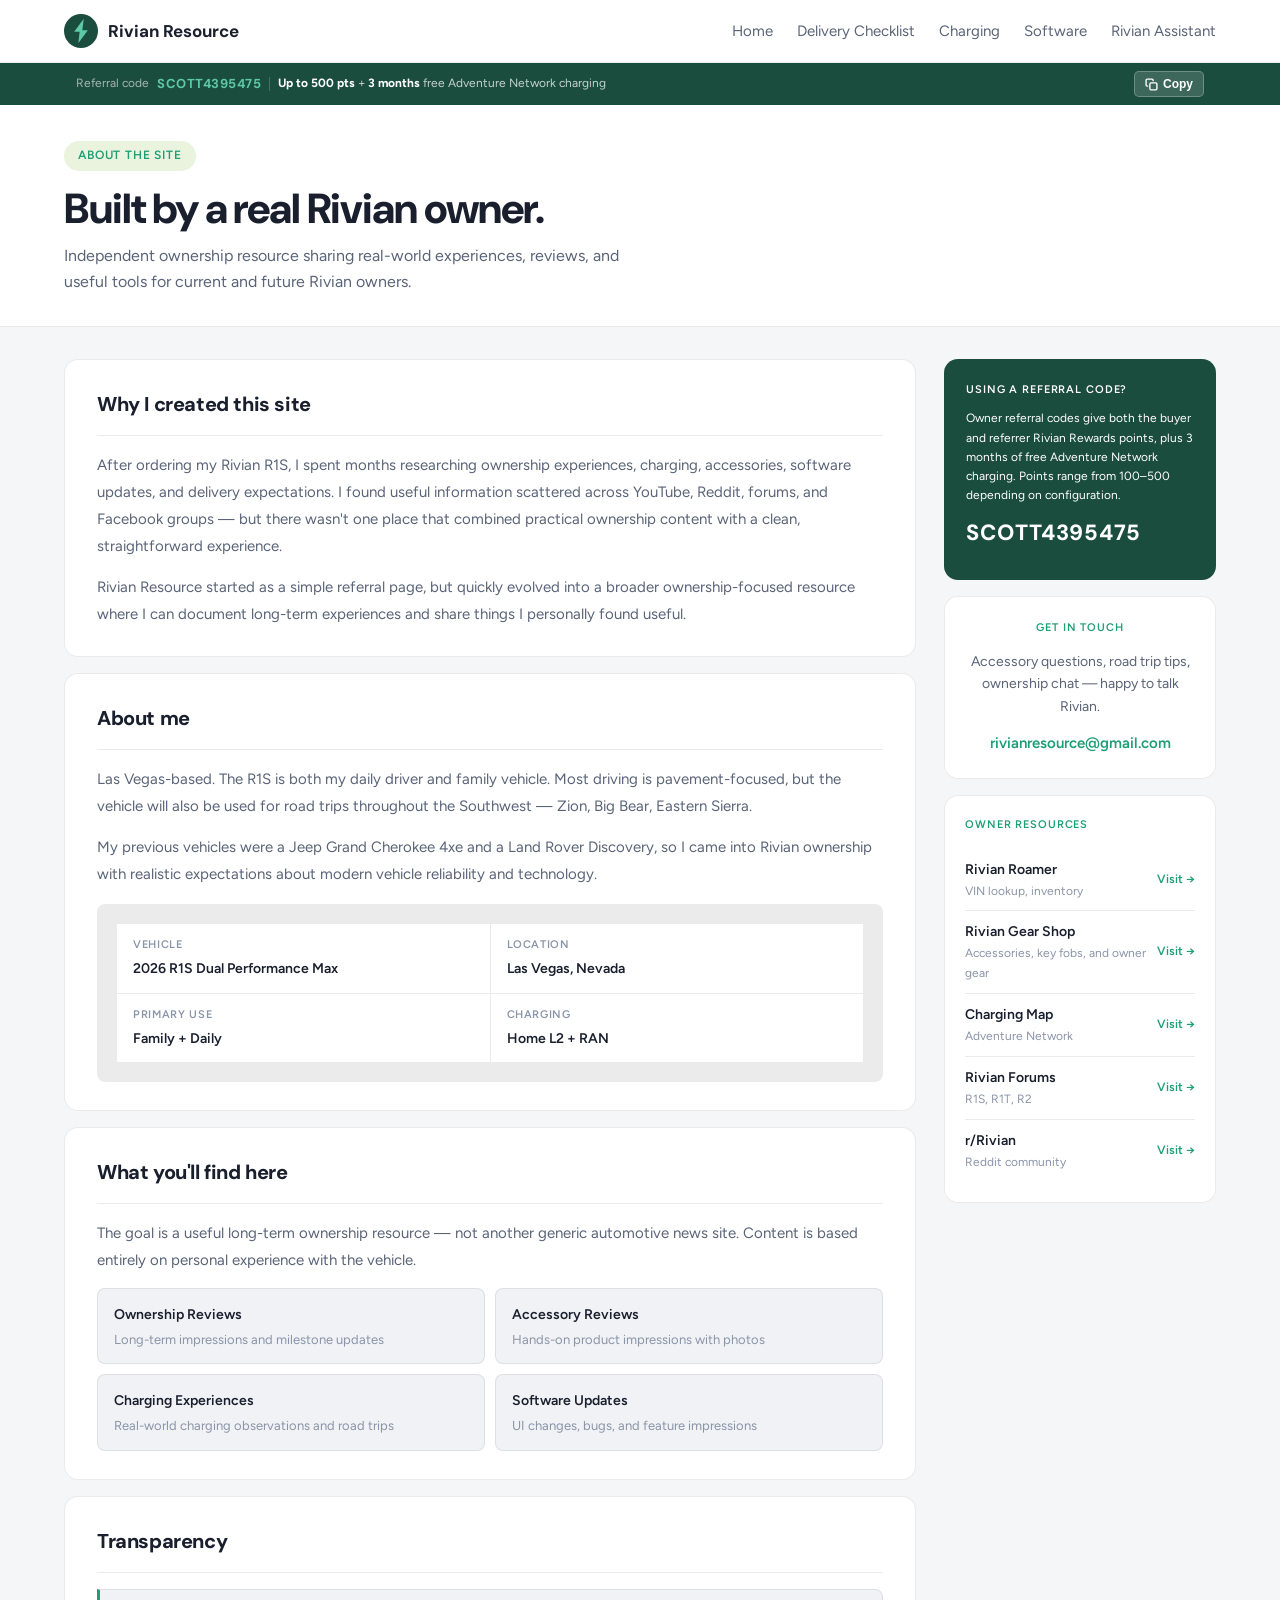
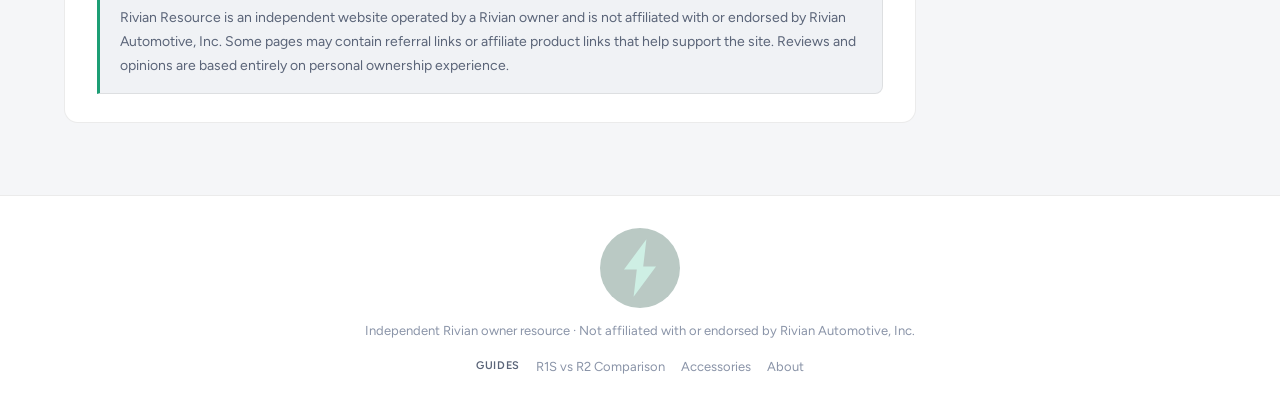
==== commit 66f13fe4: "Streamline nav to five items, add R1S vs R2 featured card to homepage, add Guides footer section Co-" ====
--- a/about/index.html
+++ b/about/index.html
@@ -279,6 +279,12 @@
     <div class="container">
       <img src="/images/logo.svg" alt="Rivian Resource">
       Independent Rivian owner resource · Not affiliated with or endorsed by Rivian Automotive, Inc.
+      <div class="footer-guides">
+        <span class="footer-guides-label">Guides</span>
+        <a href="/compare/">R1S vs R2 Comparison</a>
+        <a href="/accessories/">Accessories</a>
+        <a href="/about/">About</a>
+      </div>
     </div>
   </footer>
 
--- a/shared.css
+++ b/shared.css
@@ -257,6 +257,32 @@
 
 footer img { width: 80px; opacity: 0.3; display: block; margin: 0 auto 12px; }
 
+.footer-guides {
+  margin-top: 14px;
+  display: flex;
+  align-items: center;
+  gap: 16px;
+  flex-wrap: wrap;
+  justify-content: center;
+}
+
+.footer-guides-label {
+  font-weight: 600;
+  color: var(--text-muted);
+  font-size: 11px;
+  text-transform: uppercase;
+  letter-spacing: 0.06em;
+}
+
+.footer-guides a {
+  color: var(--text-dim);
+  text-decoration: none;
+  font-size: 13px;
+  transition: color 0.2s;
+}
+
+.footer-guides a:hover { color: var(--green); }
+
 /* ─── SIDEBAR REFERRAL CARD ─── */
 .sidebar-referral {
   background: var(--green-dark);
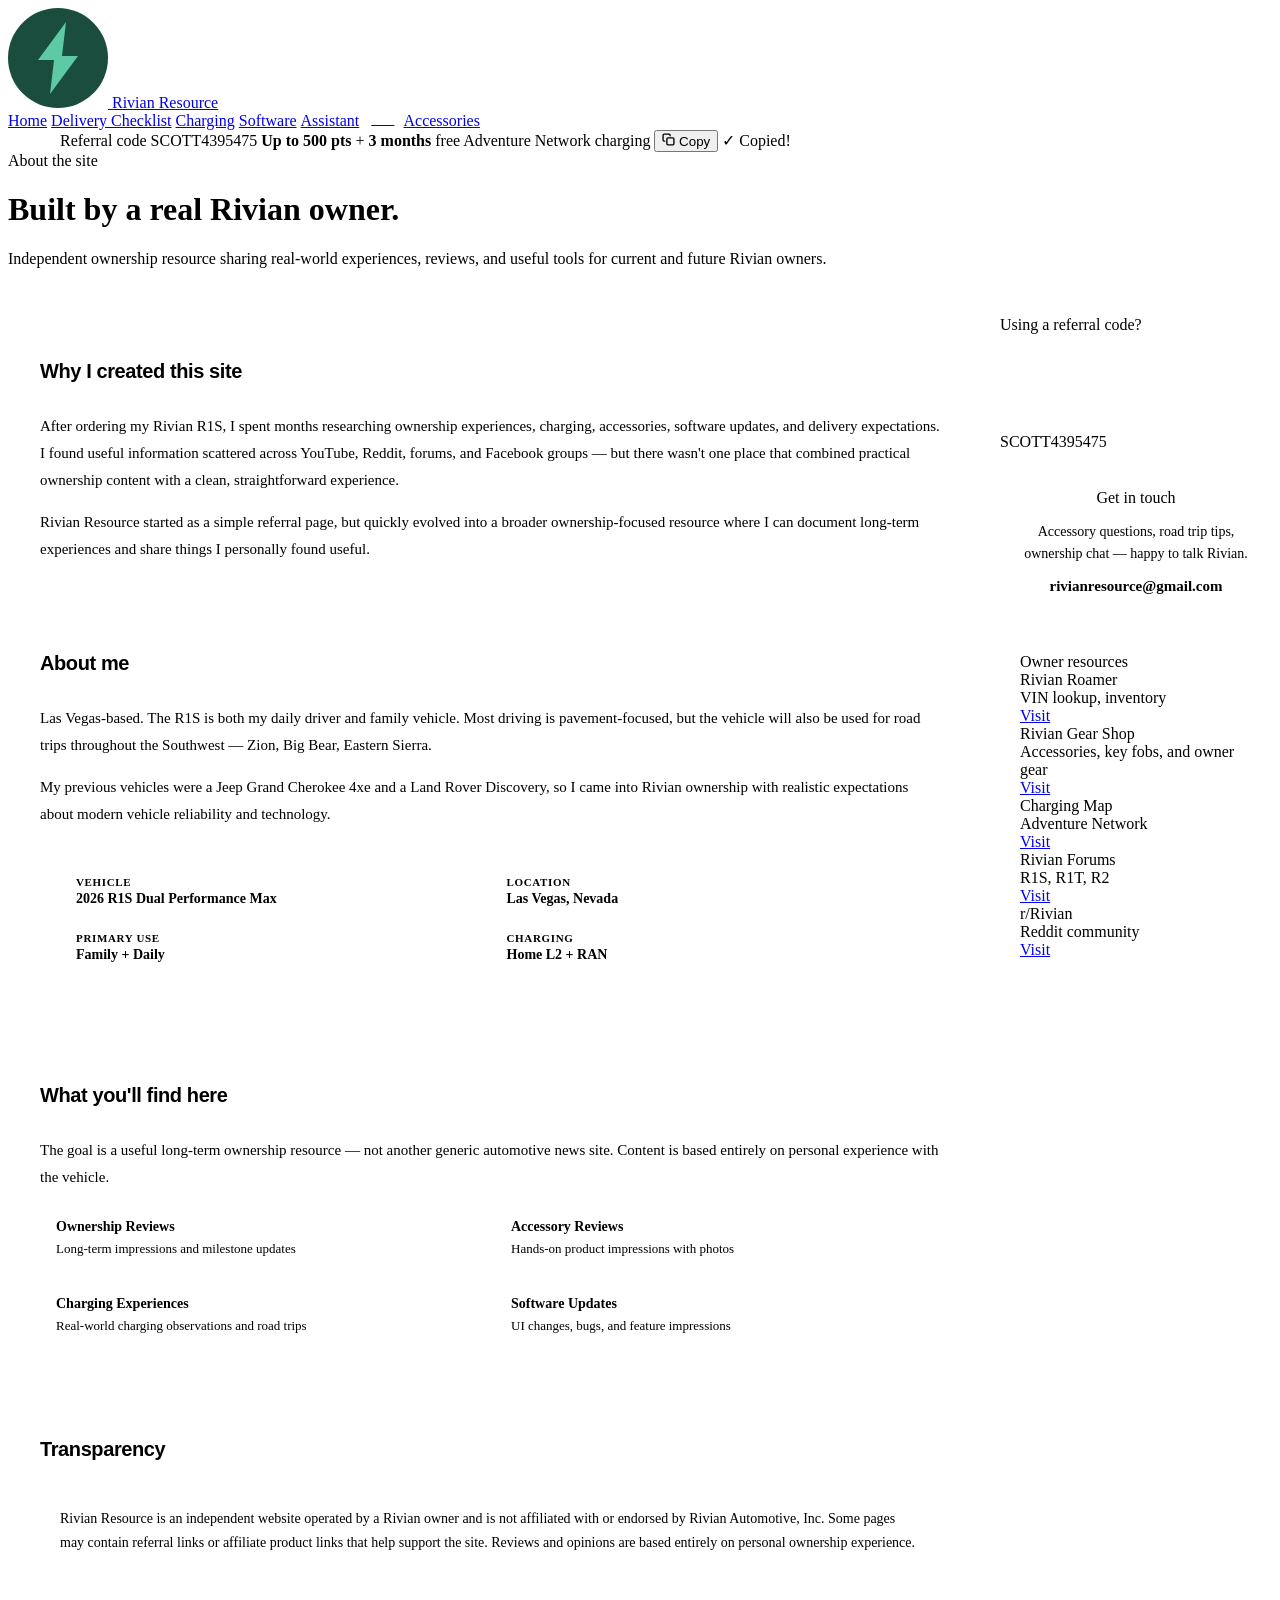
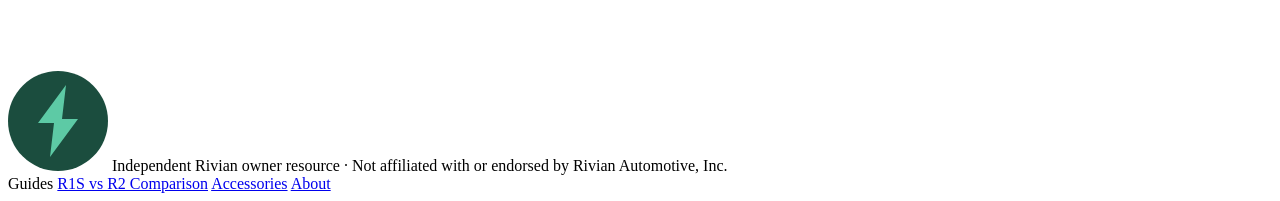
==== commit 5e4c7fc3: "Update index.html" ====
--- a/about/index.html
+++ b/about/index.html
@@ -20,11 +20,6 @@
     gtag('config', 'G-SB8DBC8NBQ');
   </script>
 
-  <link rel="icon" type="image/svg+xml" href="/images/logo.svg">
-  <link rel="preconnect" href="https://fonts.googleapis.com">
-  <link rel="preconnect" href="https://fonts.gstatic.com" crossorigin>
-  <link href="https://fonts.googleapis.com/css2?family=DM+Sans:wght@600;700;800&family=Figtree:wght@400;500;600&display=swap" rel="stylesheet">
-  <link rel="stylesheet" href="/shared.css">
   <script defer src="https://static.cloudflareinsights.com/beacon.min.js" data-cf-beacon='{"token": "aabd2c264abb41589ccfd2223c79ae42"}'></script>
 
   <style>
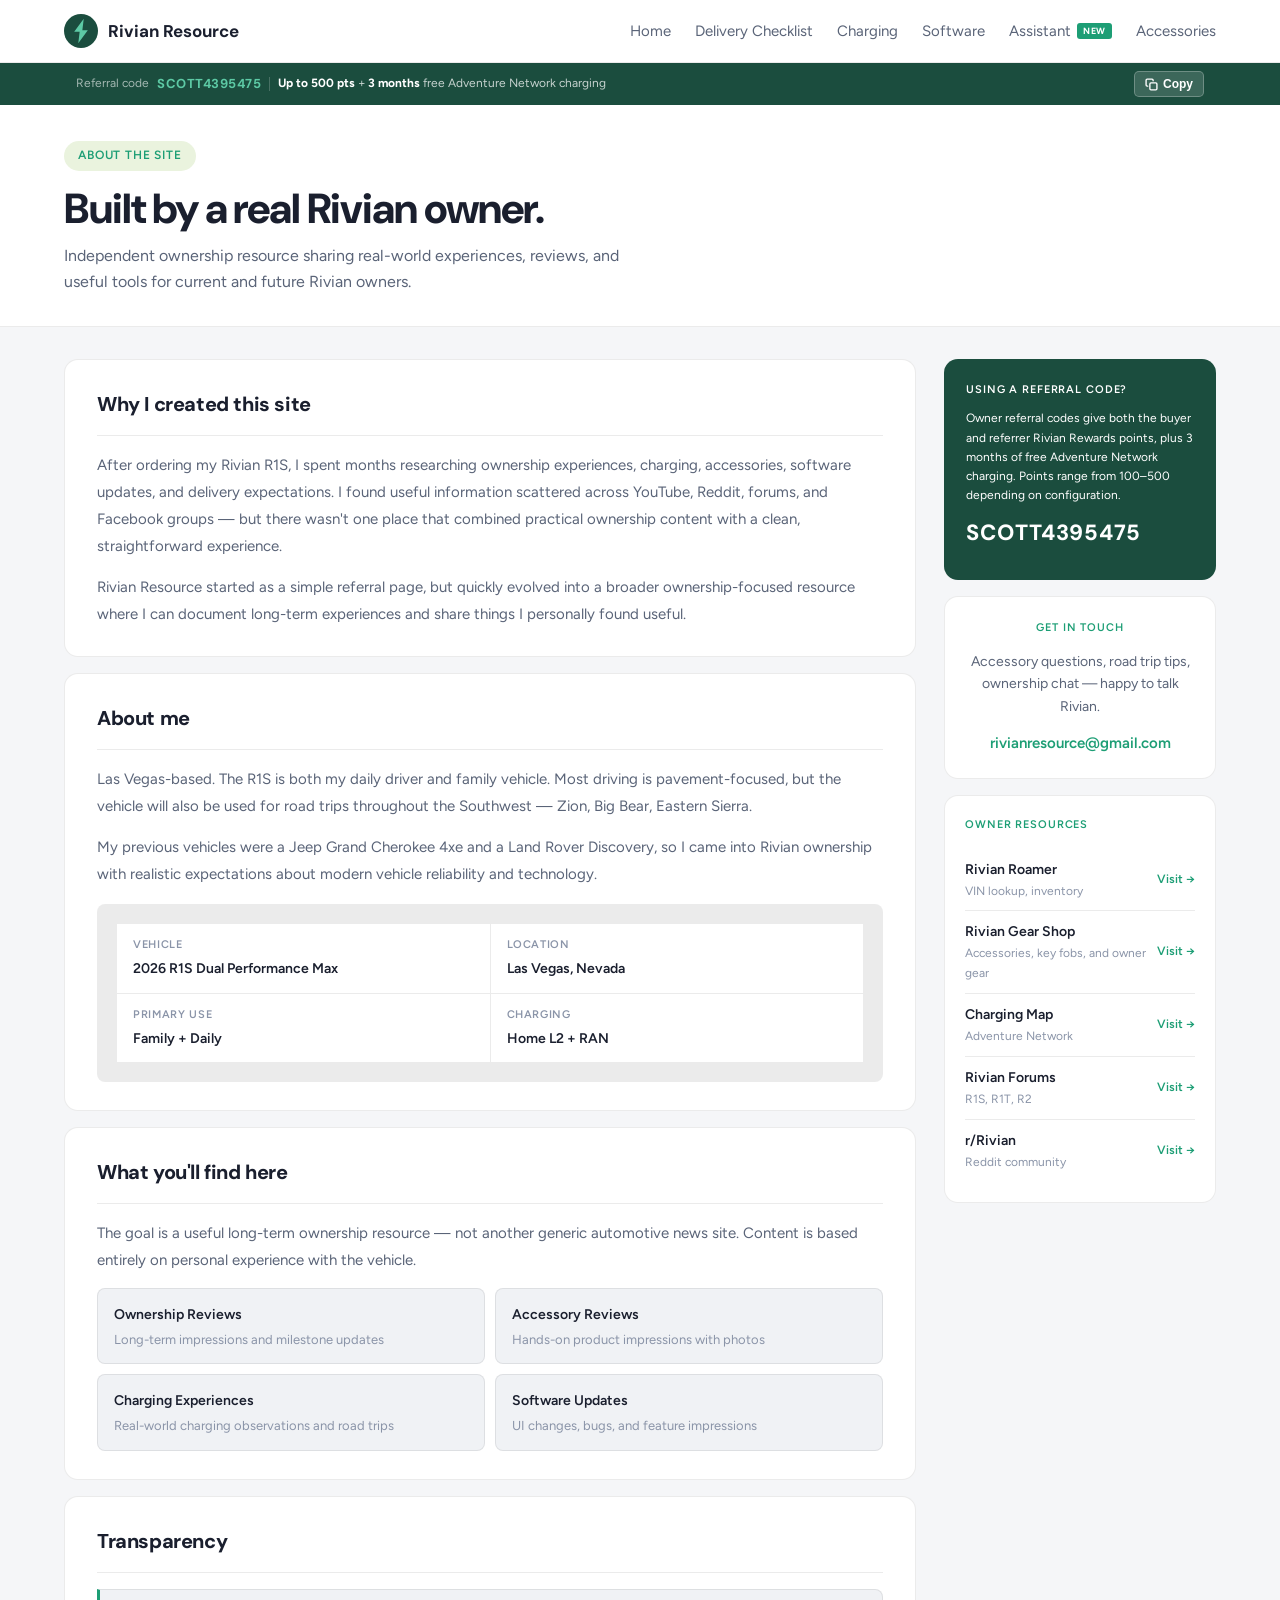
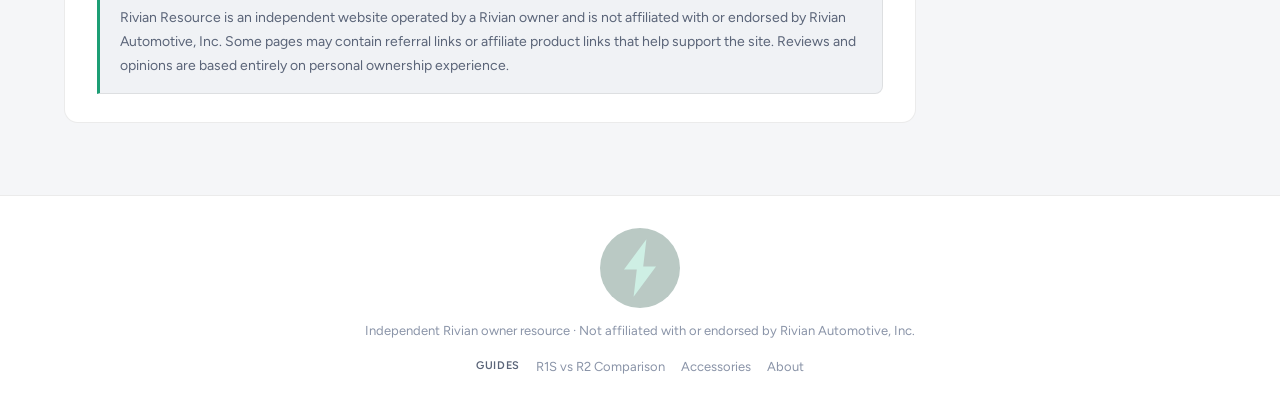
==== commit 0f9cb8c0: "Update index.html" ====
--- a/about/index.html
+++ b/about/index.html
@@ -19,7 +19,11 @@
     gtag('js', new Date());
     gtag('config', 'G-SB8DBC8NBQ');
   </script>
-
+<link rel="icon" type="image/svg+xml" href="/images/logo.svg">
+<link rel="preconnect" href="https://fonts.googleapis.com">
+<link rel="preconnect" href="https://fonts.gstatic.com" crossorigin>
+<link href="https://fonts.googleapis.com/css2?family=DM+Sans:wght@600;700;800&family=Figtree:wght@400;500;600&display=swap" rel="stylesheet">
+<link rel="stylesheet" href="/shared.css">
   <script defer src="https://static.cloudflareinsights.com/beacon.min.js" data-cf-beacon='{"token": "aabd2c264abb41589ccfd2223c79ae42"}'></script>
 
   <style>
--- a/shared.css
+++ b/shared.css
@@ -0,0 +1,372 @@
+/* ─── RIVIAN RESOURCE — SHARED STYLES ─── */
+
+:root {
+  --green: #1D9E75;
+  --green-dark: #1b4d3e;
+  --green-light: #5DCAA5;
+  --green-pale: #EAF3DE;
+  --gold: #BA7517;
+  --bg: #f5f6f8;
+  --bg-card: #ffffff;
+  --bg-secondary: #f0f2f5;
+  --border: rgba(0,0,0,0.08);
+  --border-hover: rgba(0,0,0,0.15);
+  --text: #1a1f2e;
+  --text-muted: #5a6478;
+  --text-dim: #8a94a8;
+  --radius: 14px;
+  --radius-sm: 8px;
+}
+
+*, *::before, *::after { box-sizing: border-box; margin: 0; padding: 0; }
+html { scroll-behavior: smooth; }
+
+body {
+  font-family: 'Figtree', sans-serif;
+  background: var(--bg);
+  color: var(--text);
+  line-height: 1.65;
+  font-size: 16px;
+  overflow-x: hidden;
+}
+
+/* ─── CONTAINER ─── */
+.container {
+  width: 90%;
+  max-width: 1160px;
+  margin: 0 auto;
+}
+
+/* ─── NAVIGATION ─── */
+.top-nav {
+  position: sticky;
+  top: 0;
+  z-index: 1000;
+  backdrop-filter: blur(14px);
+  background: rgba(255,255,255,0.92);
+  border-bottom: 1px solid var(--border);
+}
+
+.nav-inner {
+  display: flex;
+  justify-content: space-between;
+  align-items: center;
+  padding: 14px 0;
+}
+
+.nav-brand {
+  display: flex;
+  align-items: center;
+  gap: 10px;
+  text-decoration: none;
+  color: var(--text);
+  font-family: 'DM Sans', sans-serif;
+  font-weight: 700;
+  font-size: 17px;
+}
+
+.nav-brand img { width: 34px; height: 34px; border-radius: 8px; }
+
+.nav-links { display: flex; gap: 24px; }
+
+.nav-links a {
+  color: var(--text-muted);
+  text-decoration: none;
+  font-size: 15px;
+  transition: color 0.2s ease;
+}
+
+.nav-links a:hover { color: var(--text); }
+.nav-links a.active { color: var(--green); font-weight: 600; }
+
+@media (max-width: 700px) {
+  .nav-inner { flex-direction: column; gap: 14px; }
+}
+
+/* ── REFERRAL STRIP ── */
+.referral-strip { background: var(--green-dark); color: #fff; font-size: 13px; }
+
+.strip-inner {
+  display: flex;
+  align-items: center;
+  gap: 8px;
+  padding: 8px 16px;
+  flex-wrap: nowrap;
+  overflow: hidden;
+}
+
+.strip-label  { color: rgba(255,255,255,.6); white-space: nowrap; font-size: 12px; }
+.strip-code   { font-family: 'DM Sans', sans-serif; font-weight: 700; color: var(--green-light); white-space: nowrap; letter-spacing: .04em; }
+.strip-divider { width: 1px; height: 14px; background: rgba(255,255,255,.2); flex-shrink: 0; }
+.strip-perks  { color: rgba(255,255,255,.75); white-space: nowrap; overflow: hidden; text-overflow: ellipsis; flex: 1; min-width: 0; font-size: 12px; }
+.strip-perks strong { color: #fff; }
+
+.strip-btn {
+  display: flex;
+  align-items: center;
+  gap: 5px;
+  background: rgba(255,255,255,.15);
+  border: 1px solid rgba(255,255,255,.25);
+  color: #fff;
+  font-size: 12px;
+  font-weight: 600;
+  padding: 5px 10px;
+  border-radius: 5px;
+  cursor: pointer;
+  white-space: nowrap;
+  flex-shrink: 0;
+  transition: background .15s;
+}
+.strip-btn:hover { background: rgba(255,255,255,.25); }
+.strip-copied { display: none; font-size: 12px; color: var(--green-light); white-space: nowrap; flex-shrink: 0; }
+
+/* Hide perks text on very small screens — strip stays one line */
+@media (max-width: 480px) {
+  .strip-perks, .strip-divider { display: none; }
+  .strip-inner { gap: 6px; }
+}
+
+/* ─── PAGE HEADER ─── */
+.page-header {
+  background: var(--bg-card);
+  border-bottom: 1px solid var(--border);
+  padding: 36px 0 32px;
+}
+
+.page-eyebrow {
+  display: inline-flex;
+  align-items: center;
+  gap: 7px;
+  background: var(--green-pale);
+  color: var(--green);
+  font-size: 12px;
+  font-weight: 600;
+  letter-spacing: 0.07em;
+  text-transform: uppercase;
+  padding: 5px 14px;
+  border-radius: 999px;
+  margin-bottom: 14px;
+}
+
+.page-title {
+  font-family: 'DM Sans', sans-serif;
+  font-size: clamp(26px, 4vw, 42px);
+  font-weight: 800;
+  color: var(--text);
+  line-height: 1.15;
+  margin-bottom: 10px;
+  letter-spacing: -0.025em;
+}
+
+.page-sub {
+  color: var(--text-muted);
+  font-size: 16px;
+  max-width: 600px;
+  line-height: 1.6;
+}
+
+/* ─── SECTION LABEL ─── */
+.section-label {
+  display: flex;
+  align-items: center;
+  gap: 6px;
+  font-size: 11px;
+  font-weight: 600;
+  color: var(--green);
+  text-transform: uppercase;
+  letter-spacing: 0.08em;
+  margin-bottom: 14px;
+}
+
+/* ─── CARD ─── */
+.card {
+  background: var(--bg-card);
+  border: 1px solid var(--border);
+  border-radius: var(--radius);
+  padding: 24px;
+}
+
+/* ─── LINK BUTTON ─── */
+.link-btn {
+  display: inline-flex;
+  align-items: center;
+  gap: 6px;
+  color: var(--green);
+  font-size: 14px;
+  font-weight: 600;
+  text-decoration: none;
+  border: none;
+  background: none;
+  cursor: pointer;
+  padding: 0;
+  transition: gap 0.2s ease;
+}
+
+.link-btn:hover { gap: 10px; }
+.link-btn::after { content: '→'; }
+
+/* ─── CTA BUTTON ─── */
+.cta-btn {
+  display: inline-flex;
+  align-items: center;
+  justify-content: center;
+  gap: 8px;
+  background: var(--green);
+  color: #fff;
+  border: none;
+  padding: 11px 24px;
+  border-radius: var(--radius-sm);
+  font-family: 'Figtree', sans-serif;
+  font-size: 14px;
+  font-weight: 600;
+  cursor: pointer;
+  text-decoration: none;
+  transition: background 0.2s ease, transform 0.2s ease;
+}
+
+.cta-btn:hover { background: #18b882; transform: translateY(-1px); }
+.cta-btn.full { width: 100%; }
+
+/* ─── TAG ─── */
+.tag {
+  background: var(--bg-secondary);
+  border: 1px solid var(--border);
+  border-radius: 4px;
+  padding: 2px 8px;
+  font-size: 11px;
+  color: var(--text-muted);
+  font-weight: 600;
+}
+
+.tag.green { background: var(--green-pale); color: var(--green); border-color: rgba(29,158,117,0.2); }
+.tag.gold { background: #fef3e2; color: var(--gold); border-color: rgba(186,117,23,0.2); }
+
+/* ─── DIVIDER ─── */
+.divider { border: none; border-top: 1px solid var(--border); margin: 0; }
+
+/* ─── FOOTER ─── */
+footer {
+  padding: 32px 0 40px;
+  text-align: center;
+  color: var(--text-dim);
+  font-size: 13px;
+  line-height: 1.65;
+  border-top: 1px solid var(--border);
+  background: var(--bg-card);
+}
+
+footer img { width: 80px; opacity: 0.3; display: block; margin: 0 auto 12px; }
+
+.footer-guides {
+  margin-top: 14px;
+  display: flex;
+  align-items: center;
+  gap: 16px;
+  flex-wrap: wrap;
+  justify-content: center;
+}
+
+.footer-guides-label {
+  font-weight: 600;
+  color: var(--text-muted);
+  font-size: 11px;
+  text-transform: uppercase;
+  letter-spacing: 0.06em;
+}
+
+.footer-guides a {
+  color: var(--text-dim);
+  text-decoration: none;
+  font-size: 13px;
+  transition: color 0.2s;
+}
+
+.footer-guides a:hover { color: var(--green); }
+
+/* ─── SIDEBAR REFERRAL CARD ─── */
+.sidebar-referral {
+  background: var(--green-dark);
+  border-radius: var(--radius);
+  padding: 22px;
+  color: #fff;
+}
+
+.sidebar-referral-label {
+  font-size: 11px;
+  font-weight: 600;
+  color: #ffffff;
+  text-transform: uppercase;
+  letter-spacing: 0.08em;
+  margin-bottom: 10px;
+}
+
+.sidebar-referral p { color: #ffffff; }
+
+.sidebar-referral-code {
+  font-family: 'DM Sans', sans-serif;
+  font-size: 22px;
+  font-weight: 800;
+  letter-spacing: 0.04em;
+  margin-bottom: 6px;
+}
+
+.sidebar-referral-perks {
+  font-size: 13px;
+  color: #9FE1CB;
+  margin-bottom: 16px;
+  line-height: 1.6;
+}
+
+.sidebar-referral-perks strong { color: #fff; }
+
+.sidebar-referral-btn {
+  display: flex;
+  align-items: center;
+  justify-content: center;
+  gap: 6px;
+  width: 100%;
+  background: var(--green-light);
+  color: #0a2e22;
+  border: none;
+  padding: 10px 0;
+  border-radius: var(--radius-sm);
+  font-family: 'Figtree', sans-serif;
+  font-size: 13px;
+  font-weight: 600;
+  cursor: pointer;
+  transition: background 0.2s ease;
+  text-decoration: none;
+}
+
+.sidebar-referral-btn:hover { background: #7de0bb; }
+
+/* ─── RESOURCE ROWS ─── */
+.resource-row {
+  display: flex;
+  align-items: center;
+  justify-content: space-between;
+  padding: 9px 0;
+  border-bottom: 1px solid var(--border);
+}
+
+.resource-row:last-child { border-bottom: none; }
+.resource-name { font-size: 14px; font-weight: 600; color: var(--text); margin-bottom: 1px; }
+.resource-desc { font-size: 12px; color: var(--text-dim); }
+
+.resource-link {
+  font-size: 12px;
+  color: var(--green);
+  text-decoration: none;
+  font-weight: 600;
+  display: inline-flex;
+  align-items: center;
+  gap: 3px;
+  flex-shrink: 0;
+  transition: gap 0.2s ease;
+}
+
+.resource-link:hover { gap: 6px; }
+.resource-link::after { content: '→'; }
+
+/* ─── SHARED NAV LOAD SCRIPT (inline in each page) ─── */
+/* Usage: include nav-loader.js or inline the fetch call */
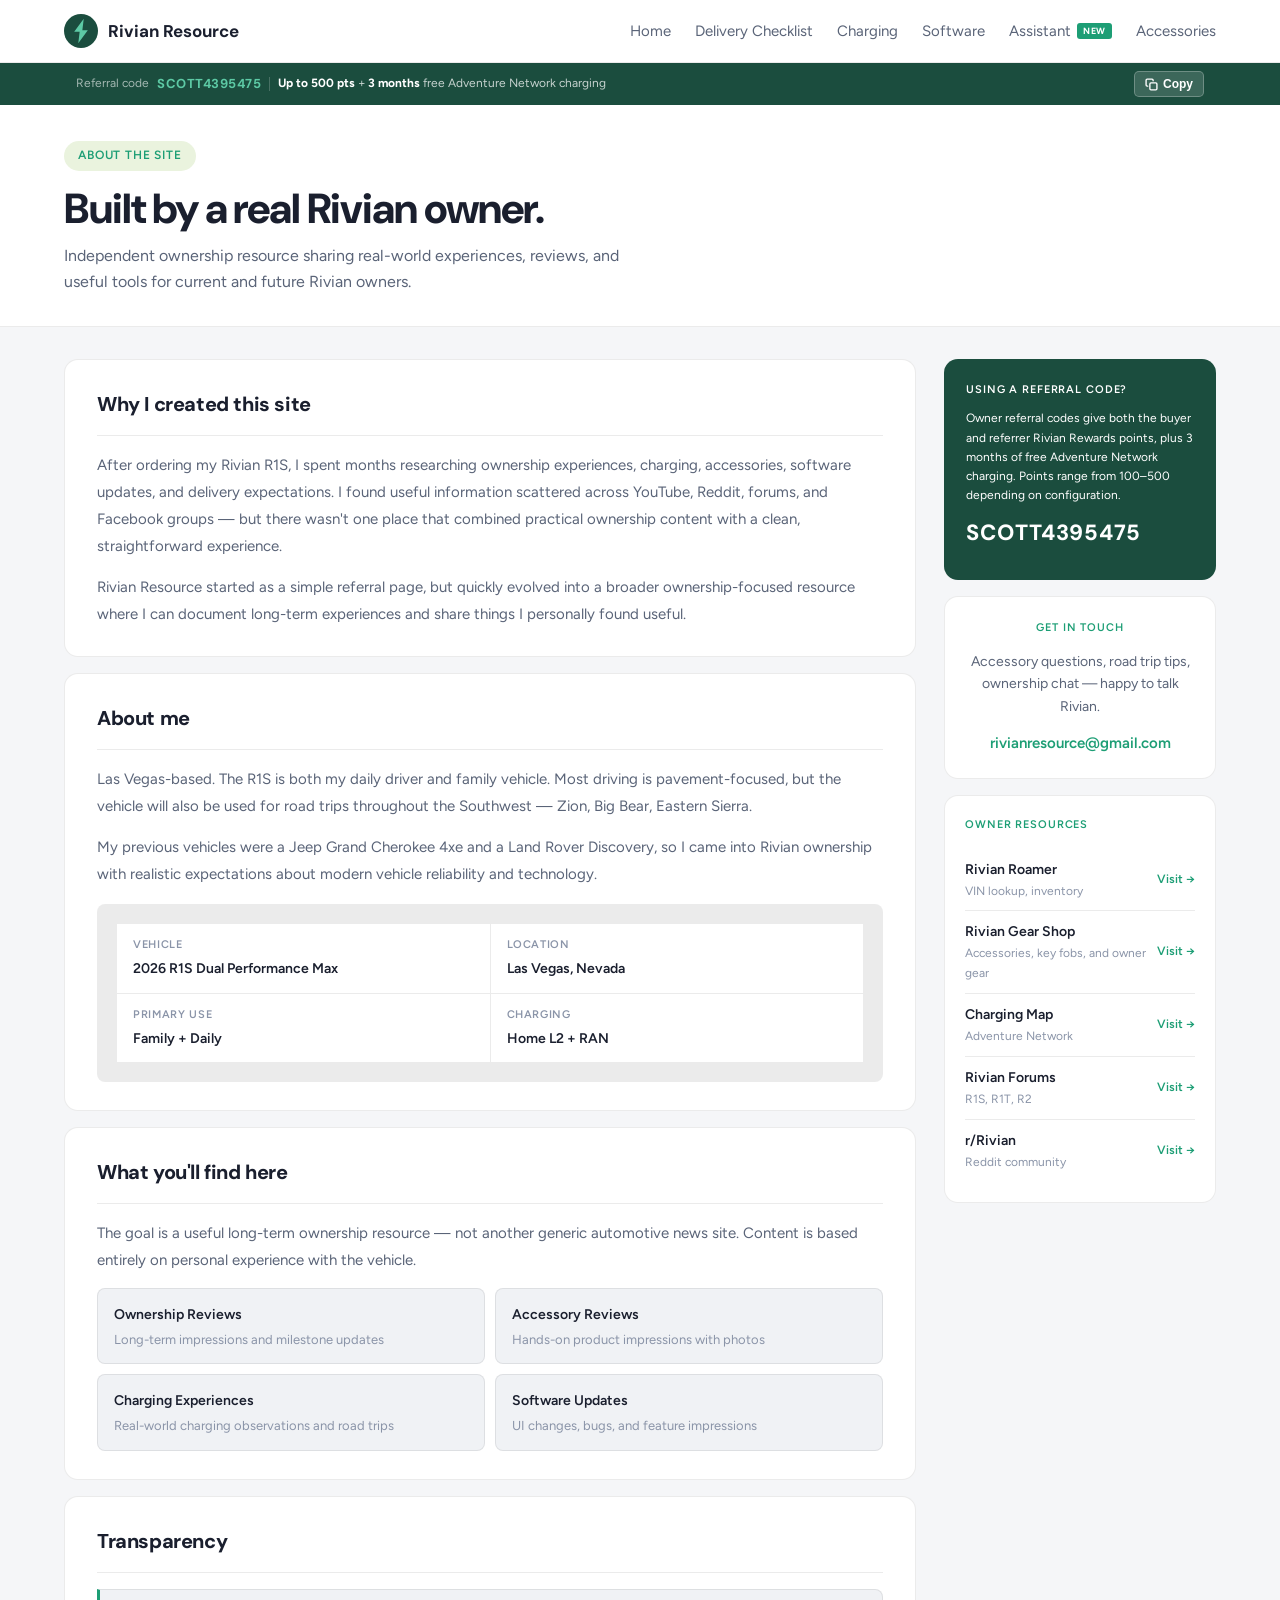
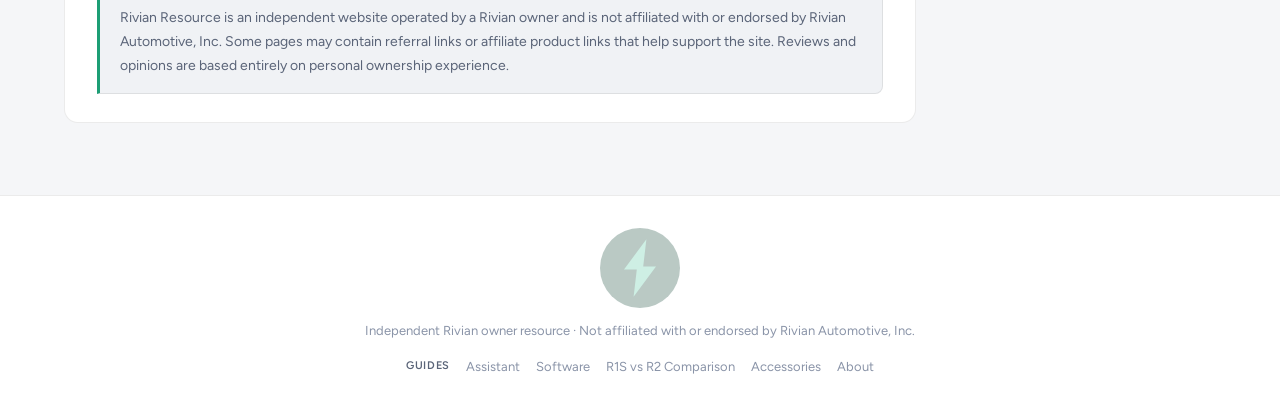
==== commit 4e39393e: "Update index.html" ====
--- a/about/index.html
+++ b/about/index.html
@@ -280,6 +280,8 @@
       Independent Rivian owner resource · Not affiliated with or endorsed by Rivian Automotive, Inc.
       <div class="footer-guides">
         <span class="footer-guides-label">Guides</span>
+        <a href="/assistant/">Assistant</a>
+        <a href="/software/">Software</a>
         <a href="/compare/">R1S vs R2 Comparison</a>
         <a href="/accessories/">Accessories</a>
         <a href="/about/">About</a>
